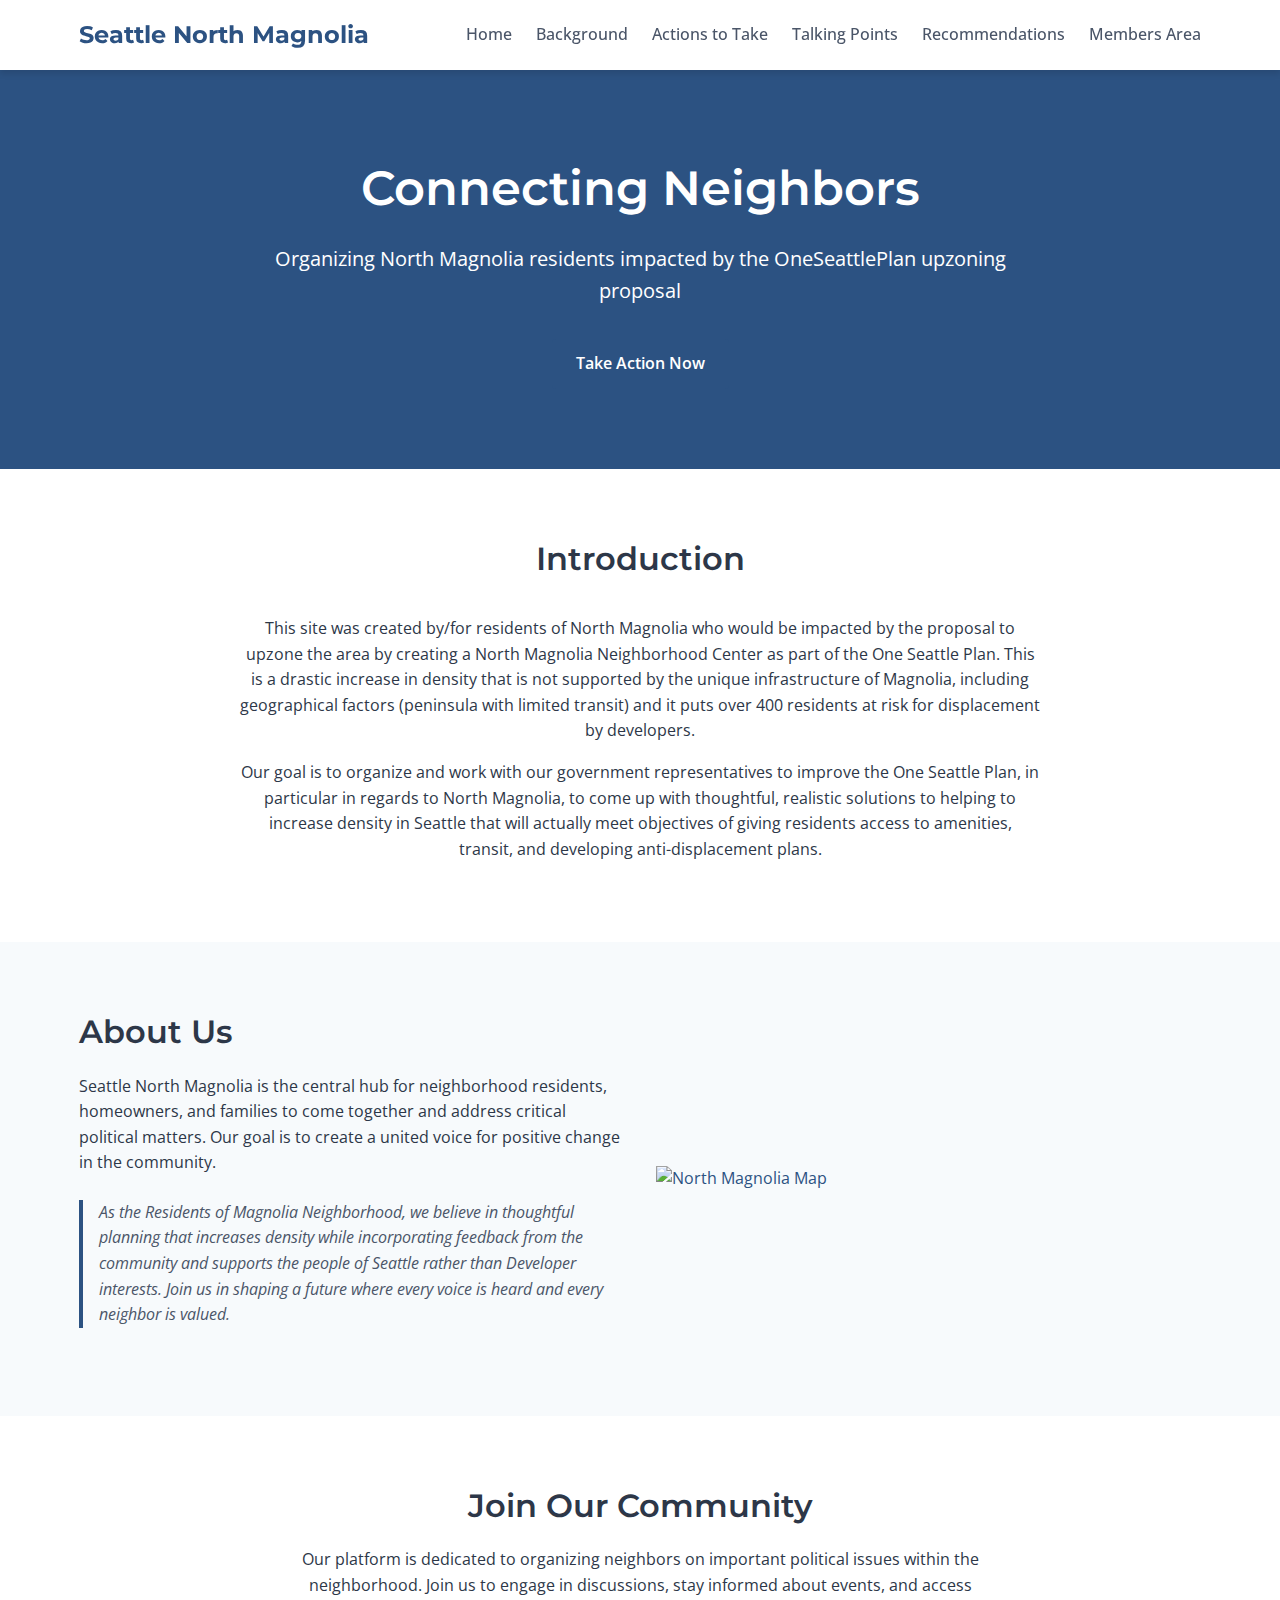
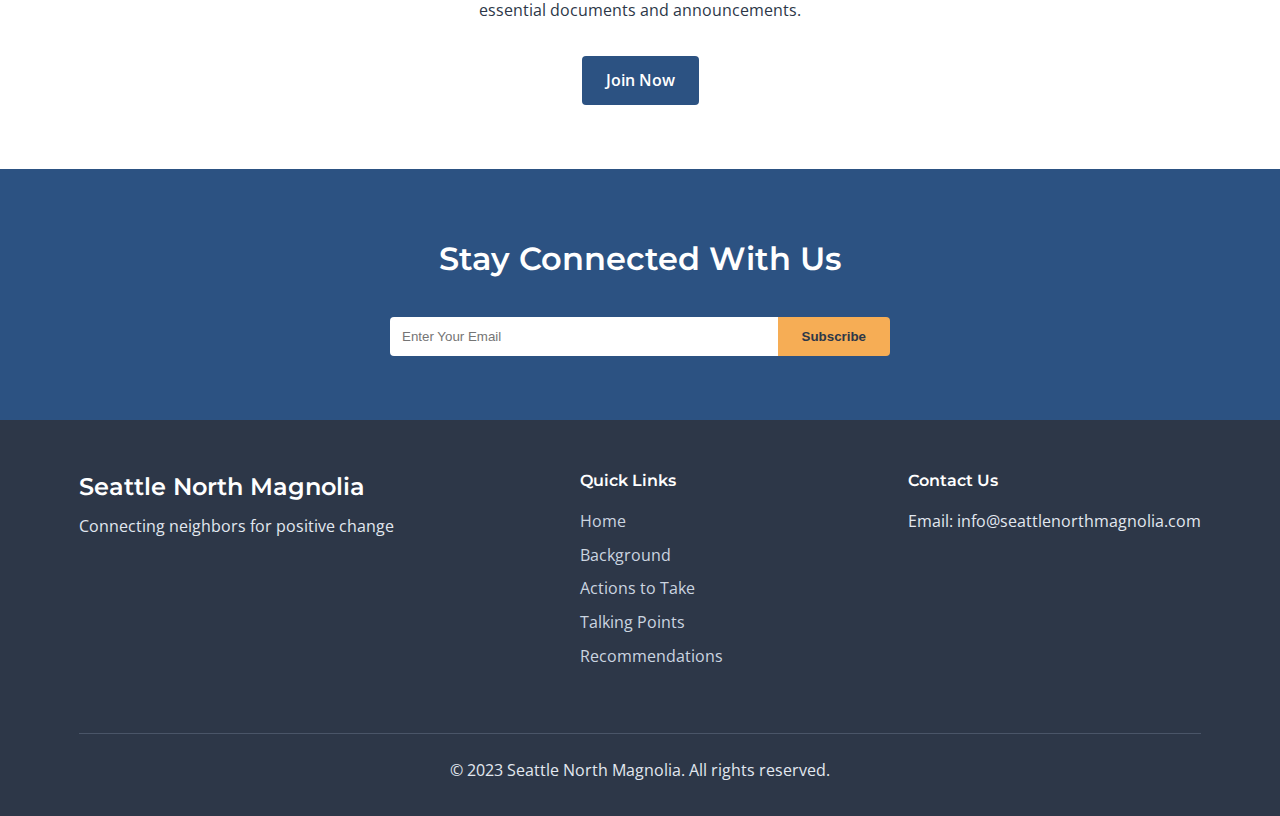
==== index.html @ 5cb019ec "Initial commit" ====
<!DOCTYPE html>
<html lang="en">
<head>
    <meta charset="UTF-8">
    <meta name="viewport" content="width=device-width, initial-scale=1.0">
    <title>Seattle North Magnolia | OneSeattlePlan Neighborhood Initiative</title>
    <link rel="stylesheet" href="css/styles.css">
    <link rel="stylesheet" href="https://cdnjs.cloudflare.com/ajax/libs/font-awesome/6.0.0/css/all.min.css">
    <link href="https://fonts.googleapis.com/css2?family=Montserrat:wght@300;400;500;600;700&family=Open+Sans:wght@300;400;600&display=swap" rel="stylesheet">
</head>
<body>
    <header>
        <div class="container">
            <div class="logo">
                <a href="index.html">Seattle North Magnolia</a>
            </div>
            <nav>
                <ul class="nav-links">
                    <li><a href="index.html">Home</a></li>
                    <li><a href="background.html">Background</a></li>
                    <li><a href="actions.html">Actions to Take</a></li>
                    <li><a href="talking-points.html">Talking Points</a></li>
                    <li><a href="recommendations.html">Recommendations</a></li>
                    <li><a href="members.html">Members Area</a></li>
                </ul>
                <div class="hamburger">
                    <span></span>
                    <span></span>
                    <span></span>
                </div>
            </nav>
        </div>
    </header>

    <main>
        <section class="hero">
            <div class="container">
                <h1>Connecting Neighbors</h1>
                <p>Organizing North Magnolia residents impacted by the OneSeattlePlan upzoning proposal</p>
                <a href="actions.html" class="btn primary-btn">Take Action Now</a>
            </div>
        </section>

        <section class="intro">
            <div class="container">
                <h2>Introduction</h2>
                <p>This site was created by/for residents of North Magnolia who would be impacted by the proposal to upzone the area by creating a North Magnolia Neighborhood Center as part of the One Seattle Plan. This is a drastic increase in density that is not supported by the unique infrastructure of Magnolia, including geographical factors (peninsula with limited transit) and it puts over 400 residents at risk for displacement by developers.</p>
                <p>Our goal is to organize and work with our government representatives to improve the One Seattle Plan, in particular in regards to North Magnolia, to come up with thoughtful, realistic solutions to helping to increase density in Seattle that will actually meet objectives of giving residents access to amenities, transit, and developing anti-displacement plans.</p>
            </div>
        </section>

        <section class="about">
            <div class="container">
                <div class="about-content">
                    <h2>About Us</h2>
                    <p>Seattle North Magnolia is the central hub for neighborhood residents, homeowners, and families to come together and address critical political matters. Our goal is to create a united voice for positive change in the community.</p>
                    <blockquote>
                        As the Residents of Magnolia Neighborhood, we believe in thoughtful planning that increases density while incorporating feedback from the community and supports the people of Seattle rather than Developer interests. Join us in shaping a future where every voice is heard and every neighbor is valued.
                    </blockquote>
                </div>
                <div class="about-image">
                    <a href="images/magnolia-map.png" target="_blank">
                        <img src="images/magnolia-map.png" alt="North Magnolia Map" title="Click to view larger map">
                    </a>
                </div>
            </div>
        </section>

        <section class="cta">
            <div class="container">
                <h2>Join Our Community</h2>
                <p>Our platform is dedicated to organizing neighbors on important political issues within the neighborhood. Join us to engage in discussions, stay informed about events, and access essential documents and announcements.</p>
                <a href="members.html" class="btn primary-btn">Join Now</a>
            </div>
        </section>

        <section class="newsletter">
            <div class="container">
                <h2>Stay Connected With Us</h2>
                <form id="newsletter-form">
                    <input type="email" placeholder="Enter Your Email" required>
                    <button type="submit" class="btn">Subscribe</button>
                </form>
            </div>
        </section>
    </main>

    <footer>
        <div class="container">
            <div class="footer-content">
                <div class="footer-logo">
                    <h3>Seattle North Magnolia</h3>
                    <p>Connecting neighbors for positive change</p>
                </div>
                <div class="footer-links">
                    <h4>Quick Links</h4>
                    <ul>
                        <li><a href="index.html">Home</a></li>
                        <li><a href="background.html">Background</a></li>
                        <li><a href="actions.html">Actions to Take</a></li>
                        <li><a href="talking-points.html">Talking Points</a></li>
                        <li><a href="recommendations.html">Recommendations</a></li>
                    </ul>
                </div>
                <div class="footer-contact">
                    <h4>Contact Us</h4>
                    <p>Email: info@seattlenorthmagnolia.com</p>
                </div>
            </div>
            <div class="footer-bottom">
                <p>&copy; 2023 Seattle North Magnolia. All rights reserved.</p>
            </div>
        </div>
    </footer>

    <script src="js/main.js"></script>
</body>
</html>
---- css/styles.css ----
/* Base Styles */
:root {
    --primary-color: #2c5282;
    --secondary-color: #4299e1;
    --accent-color: #f6ad55;
    --text-color: #2d3748;
    --light-text: #718096;
    --background-color: #f7fafc;
    --white: #ffffff;
    --gray-100: #f7fafc;
    --gray-200: #edf2f7;
    --gray-300: #e2e8f0;
    --gray-400: #cbd5e0;
    --gray-500: #a0aec0;
    --gray-600: #718096;
    --gray-700: #4a5568;
    --gray-800: #2d3748;
    --gray-900: #1a202c;
    --shadow: 0 4px 6px rgba(0, 0, 0, 0.1);
    --transition: all 0.3s ease;
}

* {
    margin: 0;
    padding: 0;
    box-sizing: border-box;
}

body {
    font-family: 'Open Sans', sans-serif;
    color: var(--text-color);
    line-height: 1.6;
    background-color: var(--background-color);
}

h1, h2, h3, h4, h5, h6 {
    font-family: 'Montserrat', sans-serif;
    font-weight: 600;
    margin-bottom: 1rem;
    color: var(--gray-800);
}

h1 {
    font-size: 2.5rem;
}

h2 {
    font-size: 2rem;
}

h3 {
    font-size: 1.5rem;
}

p {
    margin-bottom: 1rem;
}

a {
    color: var(--primary-color);
    text-decoration: none;
    transition: var(--transition);
}

a:hover {
    color: var(--secondary-color);
}

ul {
    list-style: none;
}

img {
    max-width: 100%;
    height: auto;
}

.container {
    width: 90%;
    max-width: 1200px;
    margin: 0 auto;
    padding: 0 15px;
}

.btn {
    display: inline-block;
    padding: 0.75rem 1.5rem;
    border-radius: 4px;
    font-weight: 600;
    text-align: center;
    cursor: pointer;
    transition: var(--transition);
    border: none;
}

.primary-btn {
    background-color: var(--primary-color);
    color: var(--white);
}

.primary-btn:hover {
    background-color: var(--secondary-color);
    color: var(--white);
}

.secondary-btn {
    background-color: var(--white);
    color: var(--primary-color);
    border: 1px solid var(--primary-color);
}

.secondary-btn:hover {
    background-color: var(--gray-100);
}

/* Header Styles */
header {
    background-color: var(--white);
    box-shadow: var(--shadow);
    position: sticky;
    top: 0;
    z-index: 100;
}

header .container {
    display: flex;
    justify-content: space-between;
    align-items: center;
    padding: 1rem 15px;
}

.logo a {
    font-family: 'Montserrat', sans-serif;
    font-size: 1.5rem;
    font-weight: 700;
    color: var(--primary-color);
}

.nav-links {
    display: flex;
}

.nav-links li {
    margin-left: 1.5rem;
}

.nav-links a {
    color: var(--gray-700);
    font-weight: 500;
}

.nav-links a:hover {
    color: var(--primary-color);
}

.hamburger {
    display: none;
    flex-direction: column;
    cursor: pointer;
}

.hamburger span {
    width: 25px;
    height: 3px;
    background-color: var(--gray-700);
    margin: 2px 0;
    transition: var(--transition);
}

/* Hero Section */
.hero {
    background-color: var(--primary-color);
    color: var(--white);
    padding: 5rem 0;
    text-align: center;
    background-image: linear-gradient(rgba(44, 82, 130, 0.9), rgba(44, 82, 130, 0.9)), url('../images/magnolia-hero.jpg');
    background-size: cover;
    background-position: center;
}

.hero h1 {
    font-size: 3rem;
    margin-bottom: 1rem;
    color: var(--white);
}

.hero p {
    font-size: 1.25rem;
    margin-bottom: 2rem;
    max-width: 800px;
    margin-left: auto;
    margin-right: auto;
}

/* Intro Section */
.intro {
    padding: 4rem 0;
    background-color: var(--white);
}

.intro h2 {
    text-align: center;
    margin-bottom: 2rem;
}

.intro p {
    max-width: 800px;
    margin-left: auto;
    margin-right: auto;
    text-align: center;
}

/* About Section */
.about {
    padding: 4rem 0;
    background-color: var(--gray-100);
}

.about .container {
    display: flex;
    align-items: center;
    gap: 2rem;
}

.about-content {
    flex: 1;
}

.about-image {
    flex: 1;
}

.about blockquote {
    border-left: 4px solid var(--primary-color);
    padding-left: 1rem;
    font-style: italic;
    margin: 1.5rem 0;
    color: var(--gray-700);
}

/* CTA Section */
.cta {
    padding: 4rem 0;
    text-align: center;
    background-color: var(--white);
}

.cta h2 {
    margin-bottom: 1rem;
}

.cta p {
    max-width: 700px;
    margin: 0 auto 2rem;
}

/* Newsletter Section */
.newsletter {
    padding: 4rem 0;
    background-color: var(--primary-color);
    color: var(--white);
    text-align: center;
}

.newsletter h2 {
    color: var(--white);
    margin-bottom: 2rem;
}

#newsletter-form {
    display: flex;
    max-width: 500px;
    margin: 0 auto;
}

#newsletter-form input {
    flex: 1;
    padding: 0.75rem;
    border: none;
    border-radius: 4px 0 0 4px;
}

#newsletter-form button {
    border-radius: 0 4px 4px 0;
    background-color: var(--accent-color);
    color: var(--gray-800);
}

#newsletter-form button:hover {
    background-color: #e69b31;
}

/* Footer */
footer {
    background-color: var(--gray-800);
    color: var(--gray-300);
    padding: 3rem 0 1rem;
}

.footer-content {
    display: flex;
    justify-content: space-between;
    flex-wrap: wrap;
    margin-bottom: 2rem;
}

.footer-logo, .footer-links, .footer-contact {
    margin-bottom: 1.5rem;
}

.footer-logo h3 {
    color: var(--white);
    margin-bottom: 0.5rem;
}

.footer-links h4, .footer-contact h4 {
    color: var(--white);
    margin-bottom: 1rem;
}

.footer-links ul li {
    margin-bottom: 0.5rem;
}

.footer-links a {
    color: var(--gray-400);
}

.footer-links a:hover {
    color: var(--white);
}

.footer-bottom {
    text-align: center;
    padding-top: 1.5rem;
    border-top: 1px solid var(--gray-700);
}

/* Responsive Styles */
@media (max-width: 768px) {
    .hamburger {
        display: flex;
    }

    .nav-links {
        position: absolute;
        top: 70px;
        left: 0;
        right: 0;
        background-color: var(--white);
        flex-direction: column;
        align-items: center;
        padding: 1rem 0;
        box-shadow: var(--shadow);
        transform: translateY(-150%);
        transition: var(--transition);
        opacity: 0;
    }

    .nav-links.active {
        transform: translateY(0);
        opacity: 1;
    }

    .nav-links li {
        margin: 0.5rem 0;
    }

    .about .container {
        flex-direction: column;
    }

    #newsletter-form {
        flex-direction: column;
    }

    #newsletter-form input {
        border-radius: 4px;
        margin-bottom: 0.5rem;
    }

    #newsletter-form button {
        border-radius: 4px;
    }

    .footer-content {
        flex-direction: column;
    }
}

/* Page Header */
.page-header {
    background-color: var(--primary-color);
    color: var(--white);
    padding: 3rem 0;
    text-align: center;
}

.page-header h1 {
    color: var(--white);
    margin-bottom: 0.5rem;
}

/* Background Summary */
.background-summary {
    padding: 4rem 0;
    background-color: var(--white);
}

.content-box {
    background-color: var(--gray-100);
    border-radius: 8px;
    padding: 2rem;
    box-shadow: var(--shadow);
}

/* Additional Resources */
.additional-resources {
    padding: 4rem 0;
    background-color: var(--gray-100);
}

.resources-grid {
    display: grid;
    grid-template-columns: repeat(auto-fill, minmax(250px, 1fr));
    gap: 2rem;
    margin-top: 2rem;
}

.resource-card {
    background-color: var(--white);
    border-radius: 8px;
    padding: 1.5rem;
    box-shadow: var(--shadow);
    transition: var(--transition);
}

.resource-card:hover {
    transform: translateY(-5px);
    box-shadow: 0 10px 15px rgba(0, 0, 0, 0.1);
}

.resource-card h3 {
    color: var(--primary-color);
    margin-bottom: 1rem;
}

.resource-card p {
    margin-bottom: 1.5rem;
    color: var(--gray-700);
}

@media (max-width: 768px) {
    .resources-grid {
        grid-template-columns: 1fr;
    }
}

/* Action Items Styles */
.action-items {
    padding: 4rem 0;
    background-color: var(--white);
}

.action-grid {
    display: grid;
    grid-template-columns: repeat(auto-fill, minmax(300px, 1fr));
    gap: 2rem;
    margin-top: 2rem;
}

.action-card {
    background-color: var(--gray-100);
    border-radius: 8px;
    padding: 2rem;
    box-shadow: var(--shadow);
    transition: var(--transition);
}

.action-card:hover {
    transform: translateY(-5px);
    box-shadow: 0 10px 15px rgba(0, 0, 0, 0.1);
}

.action-icon {
    font-size: 2.5rem;
    color: var(--primary-color);
    margin-bottom: 1.5rem;
    text-align: center;
}

.action-card h3 {
    color: var(--primary-color);
    margin-bottom: 1rem;
    text-align: center;
}

.contact-list {
    margin-top: 1.5rem;
}

.contact-list h4 {
    margin-bottom: 1rem;
    color: var(--gray-700);
}

.contact-list ul li {
    margin-bottom: 1.5rem;
    padding-bottom: 1.5rem;
    border-bottom: 1px solid var(--gray-300);
}

.contact-list ul li:last-child {
    border-bottom: none;
    padding-bottom: 0;
}

.contact-list strong {
    display: block;
    margin-bottom: 0.5rem;
    color: var(--gray-800);
}

.social-share {
    display: flex;
    flex-wrap: wrap;
    gap: 0.5rem;
    margin-top: 1.5rem;
}

.social-btn {
    display: inline-flex;
    align-items: center;
    padding: 0.5rem 1rem;
    background-color: var(--gray-200);
    color: var(--gray-700);
    border-radius: 4px;
    font-size: 0.9rem;
}

.social-btn i {
    margin-right: 0.5rem;
}

.social-btn:hover {
    background-color: var(--gray-300);
    color: var(--gray-800);
}

.resource-links {
    margin-top: 1rem;
}

.resource-links li {
    margin-bottom: 0.75rem;
}

.resource-links a {
    display: inline-flex;
    align-items: center;
}

.resource-links i {
    margin-right: 0.5rem;
    font-size: 0.8rem;
}

/* Talking Points Preview */
.talking-points-preview {
    padding: 4rem 0;
    background-color: var(--gray-100);
}

.preview-box {
    background-color: var(--white);
    border-radius: 8px;
    padding: 2rem;
    box-shadow: var(--shadow);
    margin-top: 2rem;
}

.preview-box h3 {
    margin-bottom: 1.5rem;
    color: var(--primary-color);
}

.preview-box ul {
    list-style: disc;
    margin-left: 1.5rem;
    margin-bottom: 1.5rem;
}

.preview-box ul li {
    margin-bottom: 0.75rem;
    color: var(--gray-700);
}

/* Recommendations Preview */
.recommendations-preview {
    padding: 4rem 0;
    text-align: center;
    background-color: var(--white);
}

.recommendations-preview p {
    max-width: 700px;
    margin: 0 auto 2rem;
}

@media (max-width: 768px) {
    .action-grid {
        grid-template-columns: 1fr;
    }
    
    .social-share {
        justify-content: center;
    }
}

/* Talking Points Page Styles */
.talking-points {
    padding: 4rem 0;
    background-color: var(--white);
}

.intro-text {
    max-width: 800px;
    margin: 0 auto 3rem;
    text-align: center;
}

.download-box {
    display: flex;
    align-items: center;
    background-color: var(--gray-100);
    padding: 1.5rem;
    border-radius: 8px;
    margin-top: 2rem;
    text-align: left;
}

.download-box i {
    font-size: 3rem;
    color: var(--primary-color);
    margin-right: 1.5rem;
}

.download-box h3 {
    margin-bottom: 0.5rem;
}

.points-container {
    display: grid;
    grid-template-columns: 1fr;
    gap: 2rem;
    margin-bottom: 3rem;
}

.point-card {
    background-color: var(--gray-100);
    border-radius: 8px;
    padding: 2rem;
    box-shadow: var(--shadow);
}

.point-card h2 {
    color: var(--primary-color);
    margin-bottom: 1.5rem;
    padding-bottom: 0.5rem;
    border-bottom: 2px solid var(--gray-300);
}

.point-card ul {
    list-style: none;
}

.point-card ul li {
    margin-bottom: 1.5rem;
    padding-left: 1.5rem;
    position: relative;
}

.point-card ul li:before {
    content: "•";
    color: var(--primary-color);
    font-size: 1.5rem;
    position: absolute;
    left: 0;
    top: -0.25rem;
}

.point-card ul li strong {
    display: block;
    margin-bottom: 0.5rem;
    color: var(--gray-800);
}

.cta-box {
    background-color: var(--primary-color);
    color: var(--white);
    padding: 3rem;
    border-radius: 8px;
    text-align: center;
    margin-top: 3rem;
}

.cta-box h2 {
    color: var(--white);
    margin-bottom: 1rem;
}

.cta-box p {
    margin-bottom: 2rem;
    max-width: 700px;
    margin-left: auto;
    margin-right: auto;
}

.cta-buttons {
    display: flex;
    justify-content: center;
    gap: 1rem;
    flex-wrap: wrap;
}

.cta-buttons .secondary-btn {
    background-color: transparent;
    color: var(--white);
    border: 1px solid var(--white);
}

.cta-buttons .secondary-btn:hover {
    background-color: rgba(255, 255, 255, 0.1);
}

/* Recommendations Page Styles */
.recommendations {
    padding: 4rem 0;
    background-color: var(--white);
}

.recommendations-container {
    display: grid;
    grid-template-columns: 1fr;
    gap: 3rem;
    margin: 3rem 0;
}

.recommendation-card {
    background-color: var(--gray-100);
    border-radius: 8px;
    padding: 2rem;
    box-shadow: var(--shadow);
}

.recommendation-card h2 {
    color: var(--primary-color);
    margin-bottom: 1.5rem;
    padding-bottom: 0.5rem;
    border-bottom: 2px solid var(--gray-300);
}

.recommendation-content {
    display: flex;
    flex-direction: column;
    gap: 2rem;
}

.recommendation-text {
    flex: 1;
}

.recommendation-text p {
    margin-bottom: 1.5rem;
}

.recommendation-text h3 {
    margin-bottom: 1rem;
    color: var(--gray-800);
}

.recommendation-text ul {
    list-style: disc;
    margin-left: 1.5rem;
}

.recommendation-text ul li {
    margin-bottom: 0.75rem;
}

.recommendation-image {
    flex: 1;
    display: flex;
    justify-content: center;
    align-items: center;
}

.recommendation-image img {
    max-width: 100%;
    border-radius: 8px;
    box-shadow: var(--shadow);
}

/* Members Area Styles */
.members-login {
    padding: 4rem 0;
    background-color: var(--white);
}

.login-container {
    max-width: 500px;
    margin: 0 auto 4rem;
}

.login-box {
    background-color: var(--gray-100);
    border-radius: 8px;
    padding: 2rem;
    box-shadow: var(--shadow);
}

.login-box h2 {
    margin-bottom: 1rem;
    color: var(--primary-color);
}

.login-box p {
    margin-bottom: 2rem;
    color: var(--gray-700);
}

.form-group {
    margin-bottom: 1.5rem;
}

.form-group label {
    display: block;
    margin-bottom: 0.5rem;
    color: var(--gray-800);
}

.form-group input {
    width: 100%;
    padding: 0.75rem;
    border: 1px solid var(--gray-300);
    border-radius: 4px;
    font-size: 1rem;
}

.form-group.checkbox {
    display: flex;
    align-items: center;
}

.form-group.checkbox input {
    width: auto;
    margin-right: 0.5rem;
}

.form-group.checkbox label {
    margin-bottom: 0;
}

.form-footer {
    display: flex;
    justify-content: space-between;
    margin-top: 1.5rem;
    font-size: 0.9rem;
}

.forgot-password, .toggle-form {
    color: var(--primary-color);
}

.hidden {
    display: none;
}

.member-benefits {
    margin-top: 4rem;
}

.member-benefits h2 {
    text-align: center;
    margin-bottom: 2rem;
}

.benefits-grid {
    display: grid;
    grid-template-columns: repeat(auto-fill, minmax(250px, 1fr));
    gap: 2rem;
}

.benefit-card {
    background-color: var(--gray-100);
    border-radius: 8px;
    padding: 2rem;
    box-shadow: var(--shadow);
    text-align: center;
    transition: var(--transition);
}

.benefit-card:hover {
    transform: translateY(-5px);
    box-shadow: 0 10px 15px rgba(0, 0, 0, 0.1);
}

.benefit-icon {
    font-size: 2.5rem;
    color: var(--primary-color);
    margin-bottom: 1.5rem;
}

.benefit-card h3 {
    color: var(--gray-800);
    margin-bottom: 1rem;
}

.member-preview {
    padding: 4rem 0;
    background-color: var(--gray-100);
}

.activity-preview {
    margin: 2rem 0;
}

.activity-card {
    background-color: var(--white);
    border-radius: 8px;
    padding: 1.5rem;
    box-shadow: var(--shadow);
    margin-bottom: 1.5rem;
}

.activity-header {
    display: flex;
    align-items: center;
    margin-bottom: 1rem;
}

.avatar {
    width: 50px;
    height: 50px;
    border-radius: 50%;
    object-fit: cover;
    margin-right: 1rem;
}

.activity-header h3 {
    margin-bottom: 0.25rem;
}

.activity-meta {
    font-size: 0.9rem;
    color: var(--gray-600);
}

.activity-meta span {
    font-weight: 600;
    color: var(--gray-700);
}

.activity-excerpt {
    margin-bottom: 1.5rem;
    color: var(--gray-700);
}

.activity-footer {
    display: flex;
    justify-content: space-between;
    align-items: center;
    padding-top: 1rem;
    border-top: 1px solid var(--gray-200);
    font-size: 0.9rem;
}

.activity-footer span {
    color: var(--gray-600);
}

.activity-footer i {
    margin-right: 0.25rem;
}

.join-discussion {
    color: var(--primary-color);
    font-weight: 600;
}

.scroll-to {
    scroll-behavior: smooth;
}

@media (min-width: 768px) {
    .recommendation-content {
        flex-direction: row;
    }
    
    .recommendation-text {
        flex: 3;
    }
    
    .recommendation-image {
        flex: 2;
    }
}

@media (max-width: 768px) {
    .form-footer {
        flex-direction: column;
        gap: 1rem;
    }
    
    .benefits-grid {
        grid-template-columns: 1fr;
    }
}
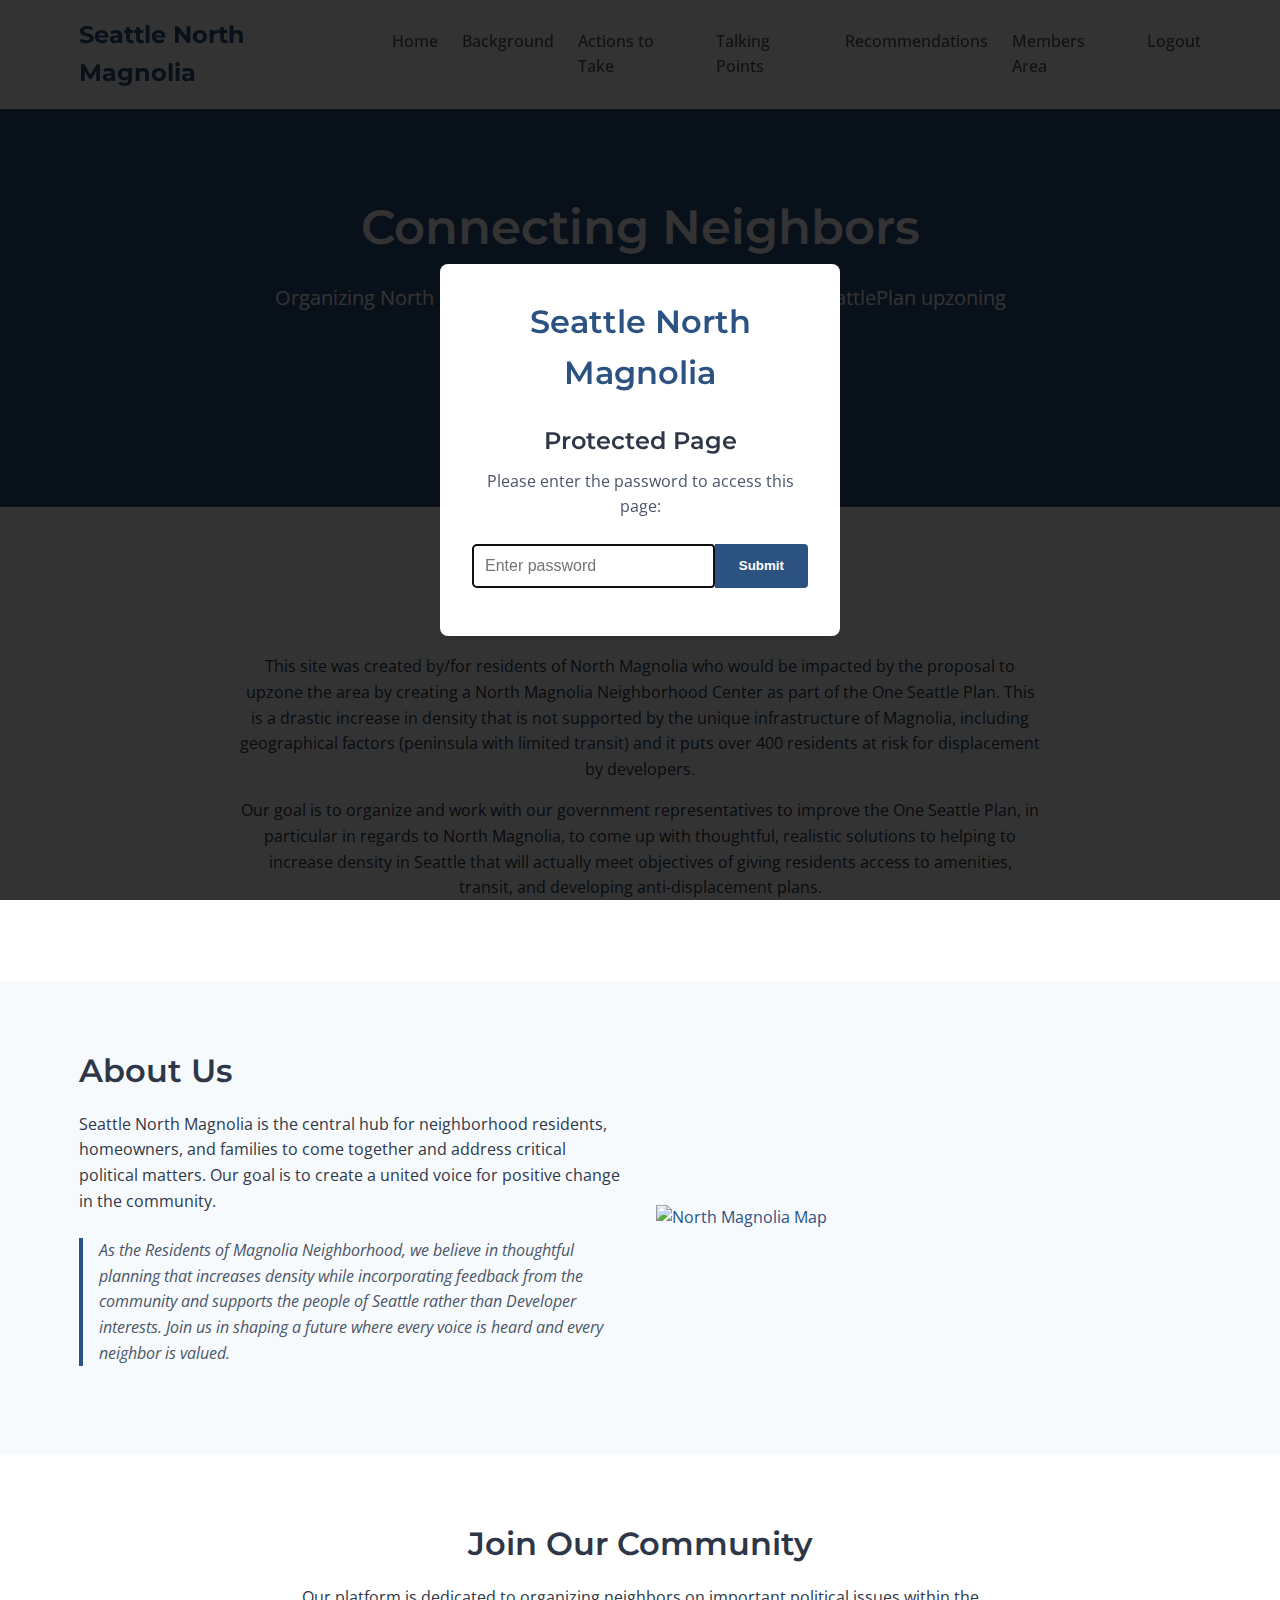
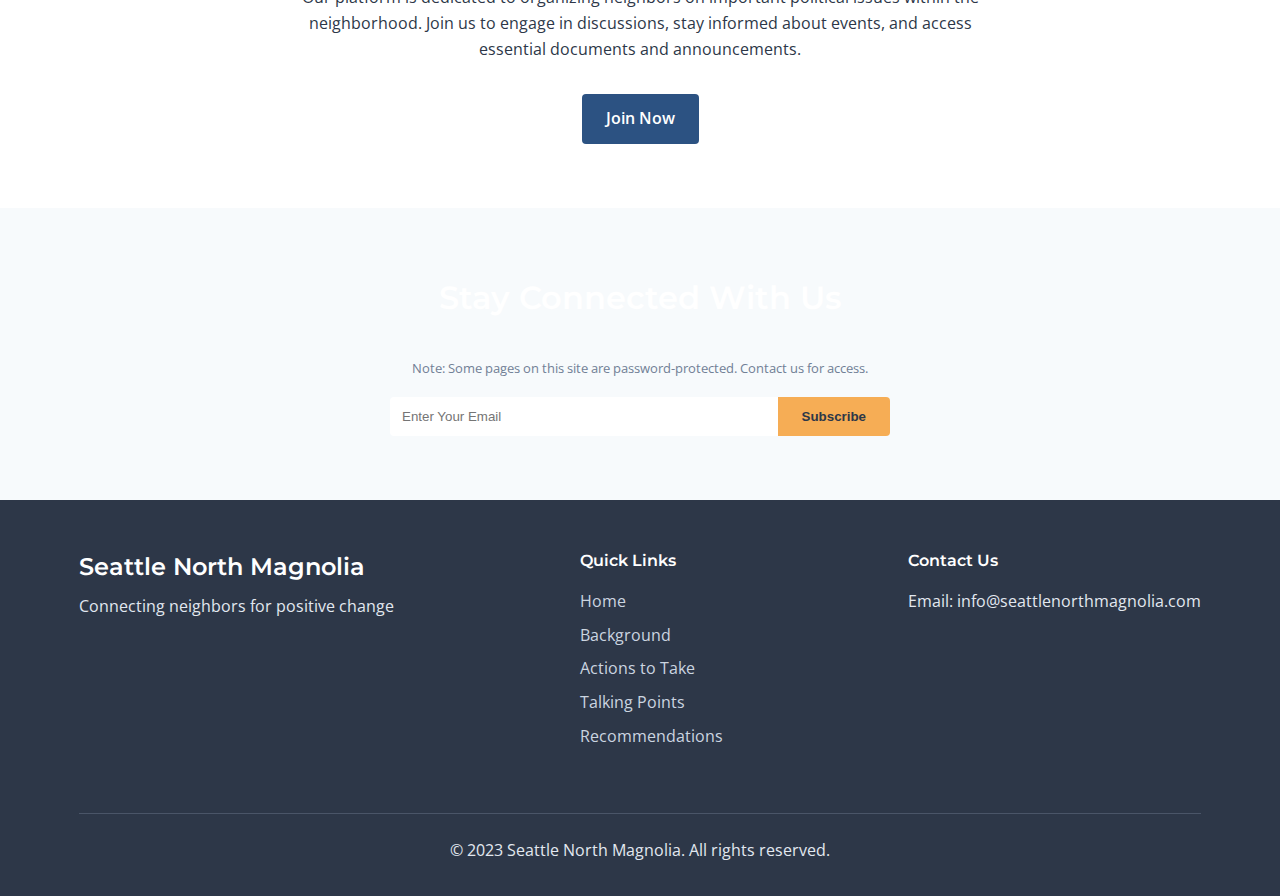
==== commit 693d4b8b: "Add password protection to all pages and create public landing page" ====
--- a/index.html
+++ b/index.html
@@ -22,6 +22,7 @@
                     <li><a href="talking-points.html">Talking Points</a></li>
                     <li><a href="recommendations.html">Recommendations</a></li>
                     <li><a href="members.html">Members Area</a></li>
+                    <li><a href="#" class="logout-link">Logout</a></li>
                 </ul>
                 <div class="hamburger">
                     <span></span>
@@ -77,6 +78,7 @@
         <section class="newsletter">
             <div class="container">
                 <h2>Stay Connected With Us</h2>
+                <p class="password-note"><small>Note: Some pages on this site are password-protected. Contact us for access.</small></p>
                 <form id="newsletter-form">
                     <input type="email" placeholder="Enter Your Email" required>
                     <button type="submit" class="btn">Subscribe</button>
@@ -114,5 +116,6 @@
     </footer>
 
     <script src="js/main.js"></script>
+    <script src="js/password-protection.js"></script>
 </body>
 </html> --- a/css/styles.css
+++ b/css/styles.css
@@ -257,8 +257,7 @@
 /* Newsletter Section */
 .newsletter {
     padding: 4rem 0;
-    background-color: var(--primary-color);
-    color: var(--white);
+    background-color: var(--gray-100);
     text-align: center;
 }
 
@@ -288,6 +287,11 @@
 
 #newsletter-form button:hover {
     background-color: #e69b31;
+}
+
+.password-note {
+    margin-bottom: 1rem;
+    color: var(--gray-600);
 }
 
 /* Footer */
@@ -1015,4 +1019,81 @@
     .benefits-grid {
         grid-template-columns: 1fr;
     }
+}
+
+/* Password Protection Styles */
+.password-overlay {
+    position: fixed;
+    top: 0;
+    left: 0;
+    width: 100%;
+    height: 100%;
+    background-color: rgba(0, 0, 0, 0.8);
+    display: flex;
+    justify-content: center;
+    align-items: center;
+    z-index: 9999;
+}
+
+.password-container {
+    background-color: var(--white);
+    border-radius: 8px;
+    padding: 2rem;
+    width: 90%;
+    max-width: 400px;
+    box-shadow: var(--shadow);
+    text-align: center;
+}
+
+.password-container h2 {
+    color: var(--primary-color);
+    margin-bottom: 1.5rem;
+}
+
+.password-form h3 {
+    margin-bottom: 0.5rem;
+}
+
+.password-form p {
+    margin-bottom: 1.5rem;
+    color: var(--gray-700);
+}
+
+.password-input-group {
+    display: flex;
+    margin-bottom: 1rem;
+}
+
+.password-input-group input {
+    flex: 1;
+    padding: 0.75rem;
+    border: 1px solid var(--gray-300);
+    border-radius: 4px 0 0 4px;
+    font-size: 1rem;
+}
+
+.password-input-group button {
+    border-radius: 0 4px 4px 0;
+    padding: 0.75rem 1.5rem;
+}
+
+.password-error {
+    color: #e53e3e;
+    font-size: 0.9rem;
+    margin-top: 0.5rem;
+}
+
+@media (max-width: 480px) {
+    .password-input-group {
+        flex-direction: column;
+    }
+    
+    .password-input-group input {
+        border-radius: 4px;
+        margin-bottom: 0.5rem;
+    }
+    
+    .password-input-group button {
+        border-radius: 4px;
+    }
 } 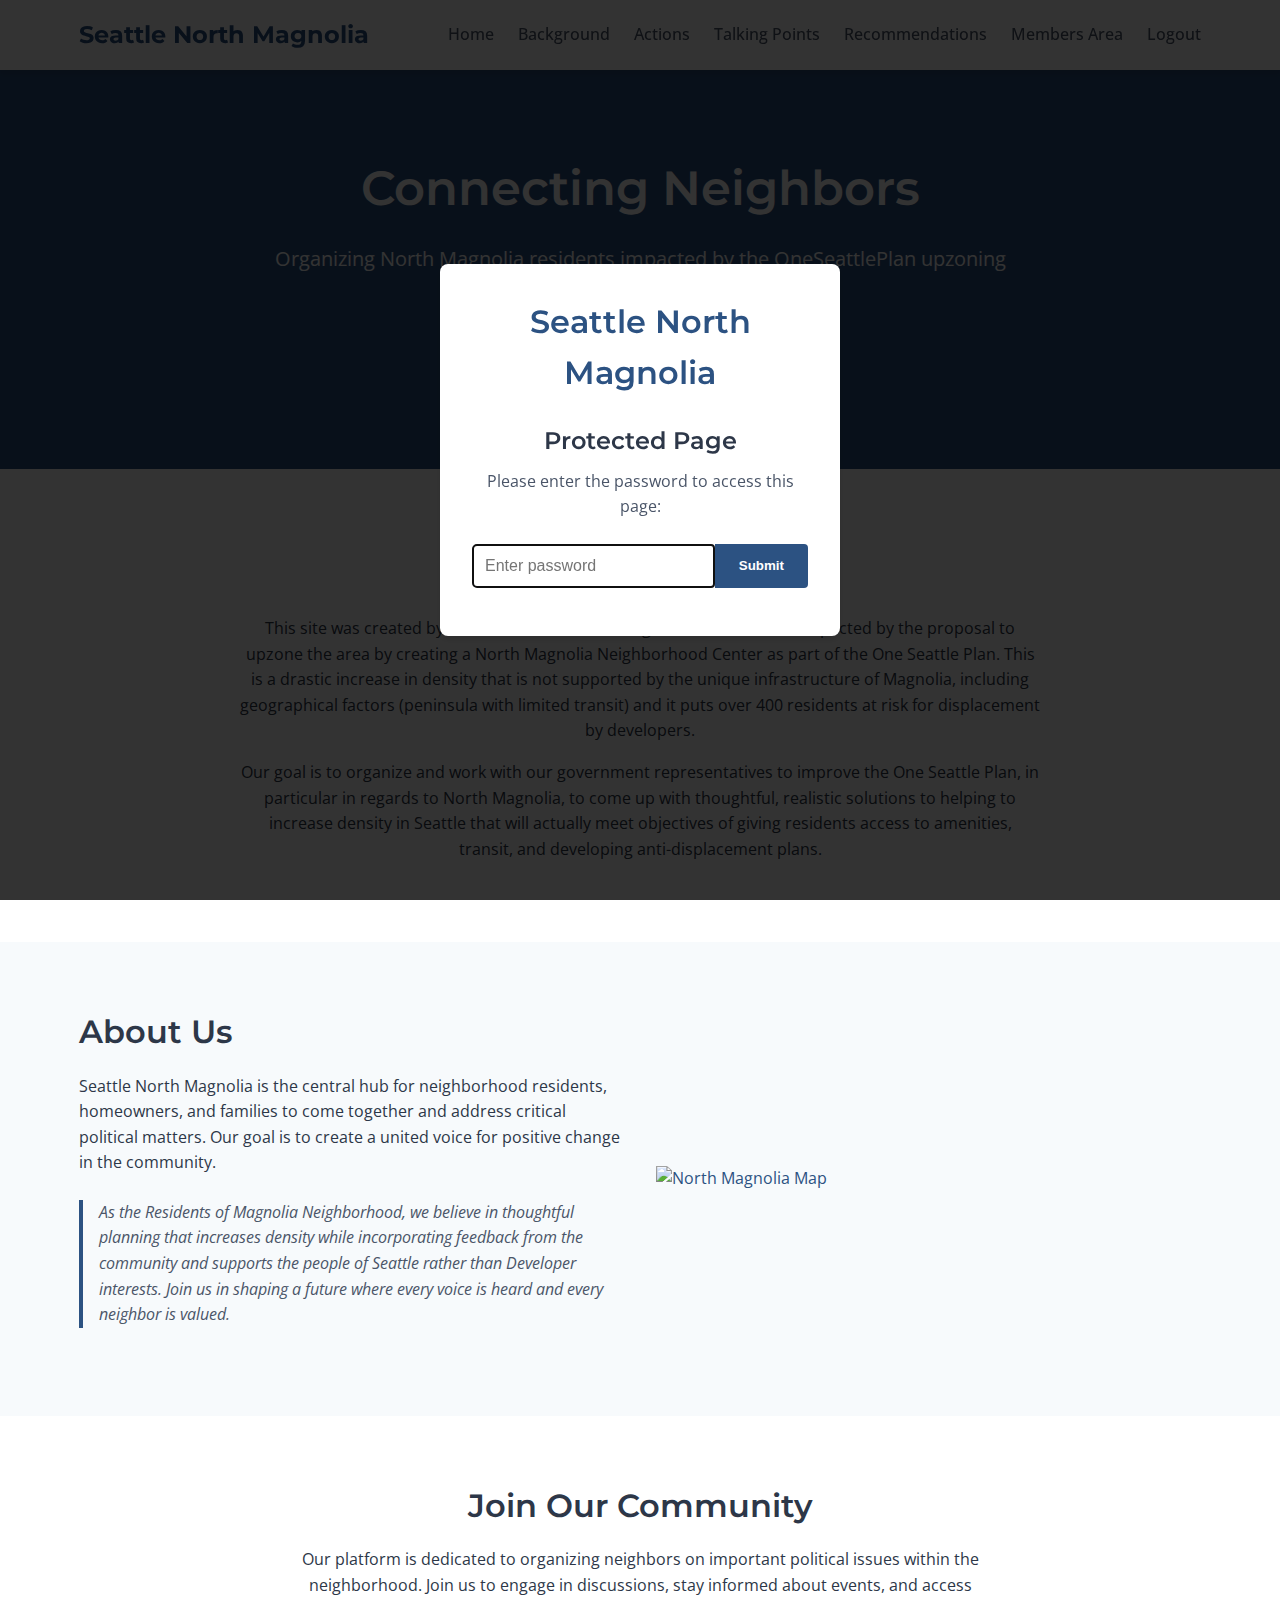
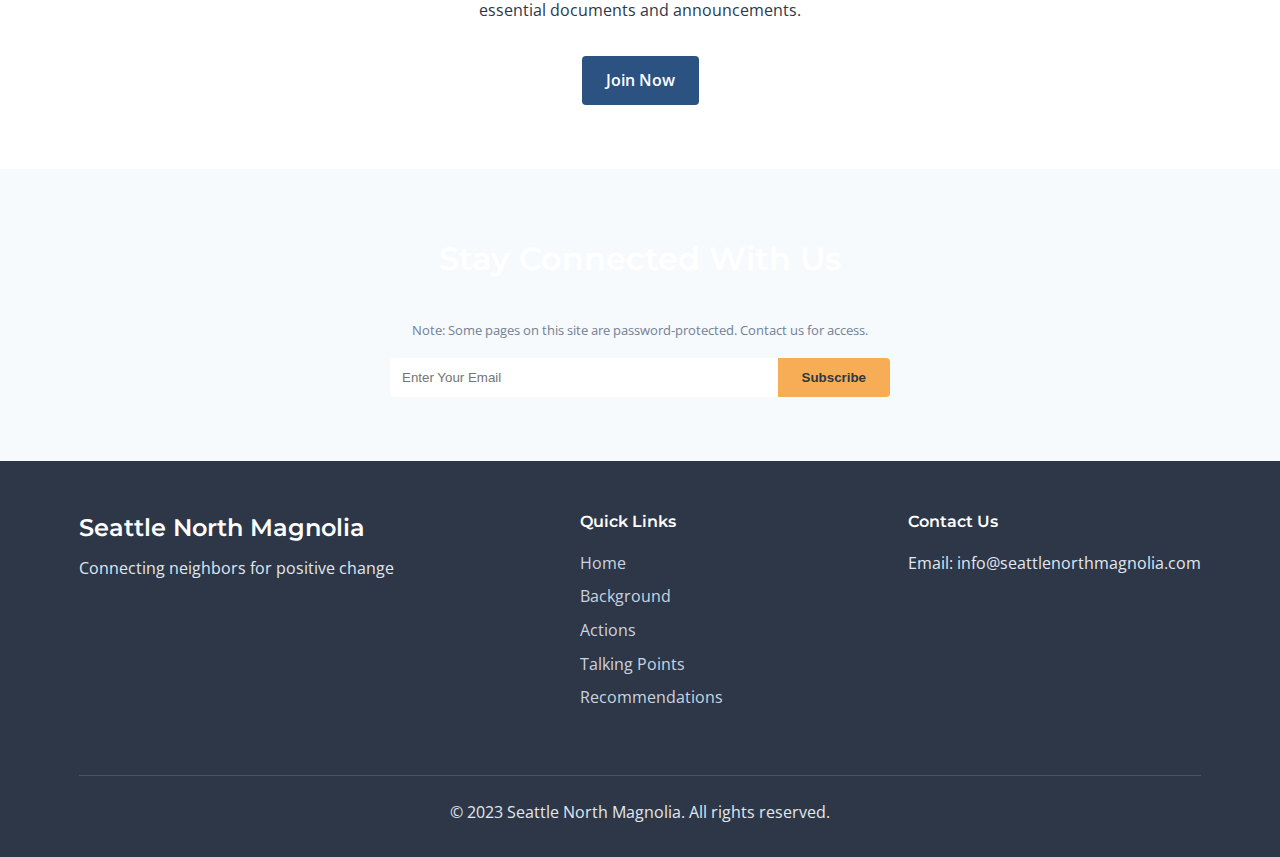
==== commit a6e5c34a: "Update Password" ====
--- a/index.html
+++ b/index.html
@@ -18,7 +18,7 @@
                 <ul class="nav-links">
                     <li><a href="index.html">Home</a></li>
                     <li><a href="background.html">Background</a></li>
-                    <li><a href="actions.html">Actions to Take</a></li>
+                    <li><a href="actions.html">Actions</a></li>
                     <li><a href="talking-points.html">Talking Points</a></li>
                     <li><a href="recommendations.html">Recommendations</a></li>
                     <li><a href="members.html">Members Area</a></li>
@@ -99,7 +99,7 @@
                     <ul>
                         <li><a href="index.html">Home</a></li>
                         <li><a href="background.html">Background</a></li>
-                        <li><a href="actions.html">Actions to Take</a></li>
+                        <li><a href="actions.html">Actions</a></li>
                         <li><a href="talking-points.html">Talking Points</a></li>
                         <li><a href="recommendations.html">Recommendations</a></li>
                     </ul>
--- a/css/styles.css
+++ b/css/styles.css
@@ -1033,6 +1033,8 @@
     justify-content: center;
     align-items: center;
     z-index: 9999;
+    margin: 0;
+    padding: 0;
 }
 
 .password-container {
@@ -1043,6 +1045,10 @@
     max-width: 400px;
     box-shadow: var(--shadow);
     text-align: center;
+    position: relative;
+    left: auto;
+    top: auto;
+    transform: none;
 }
 
 .password-container h2 {
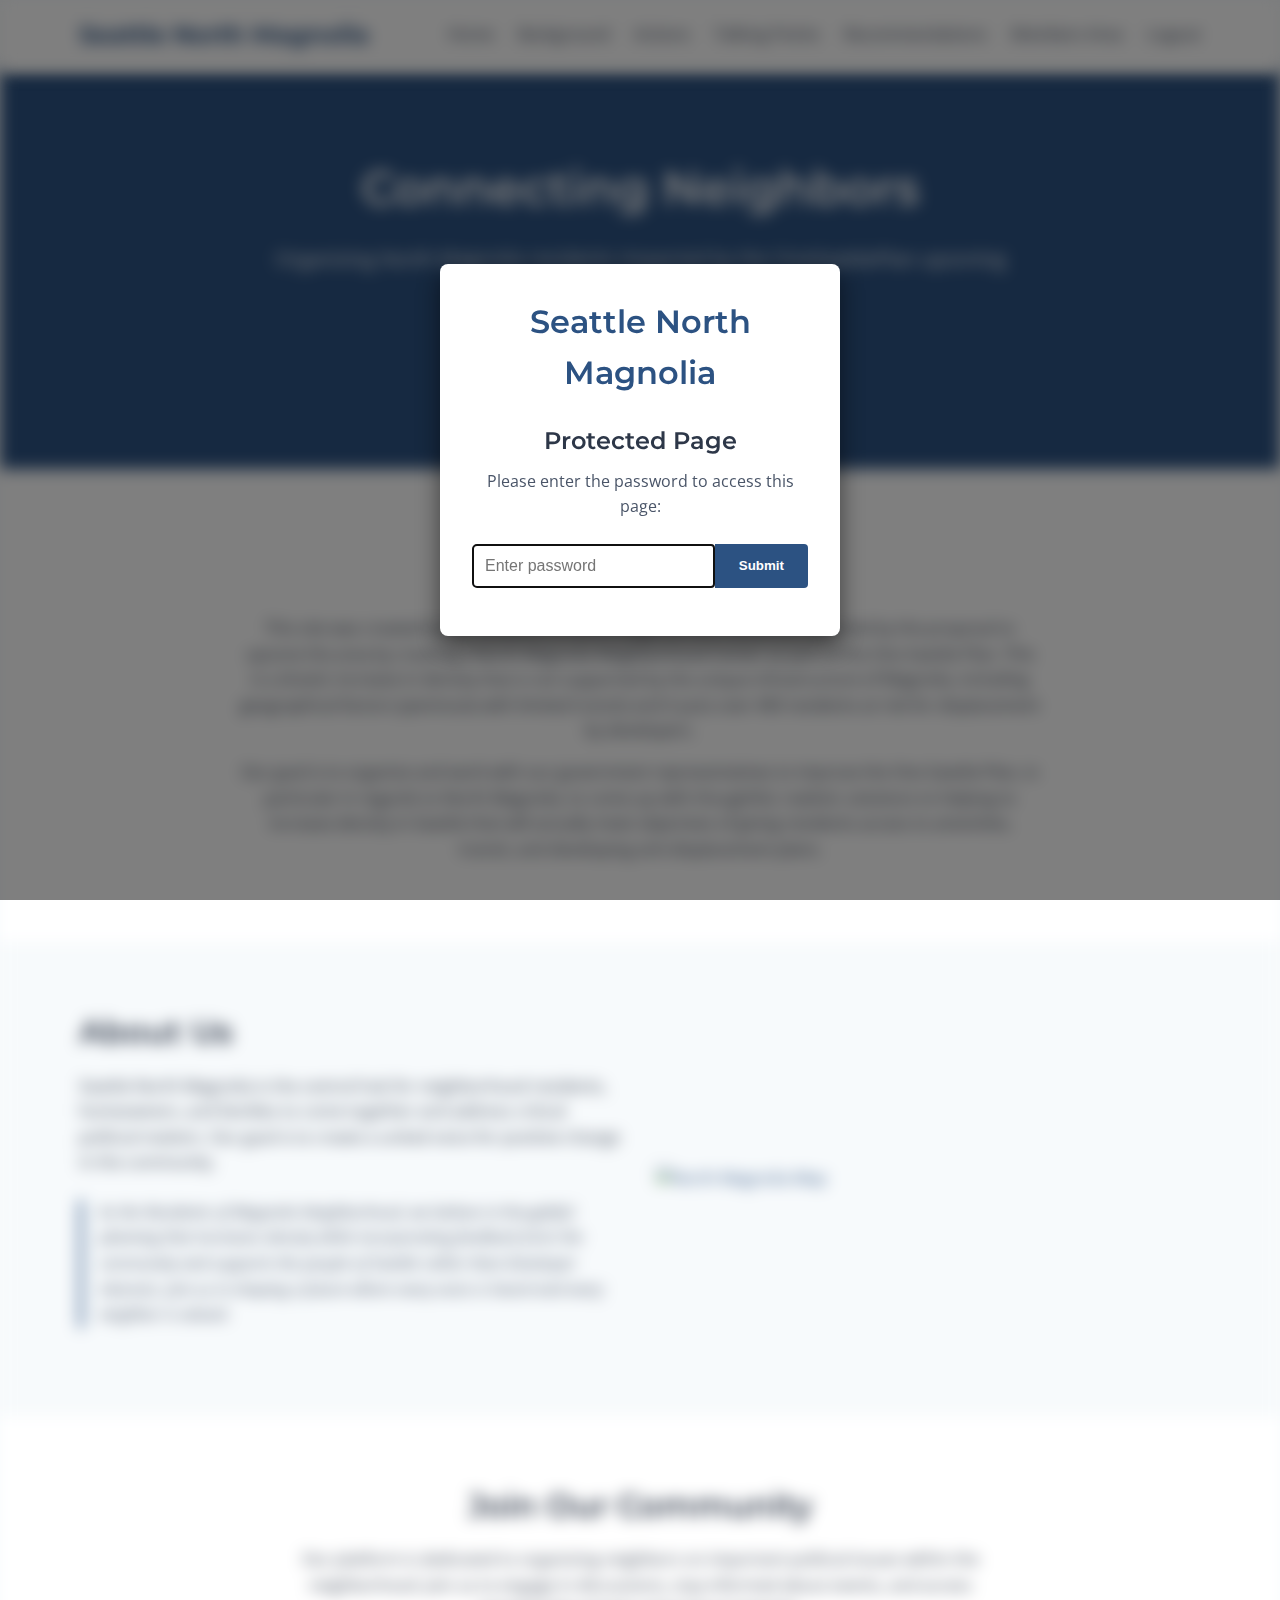
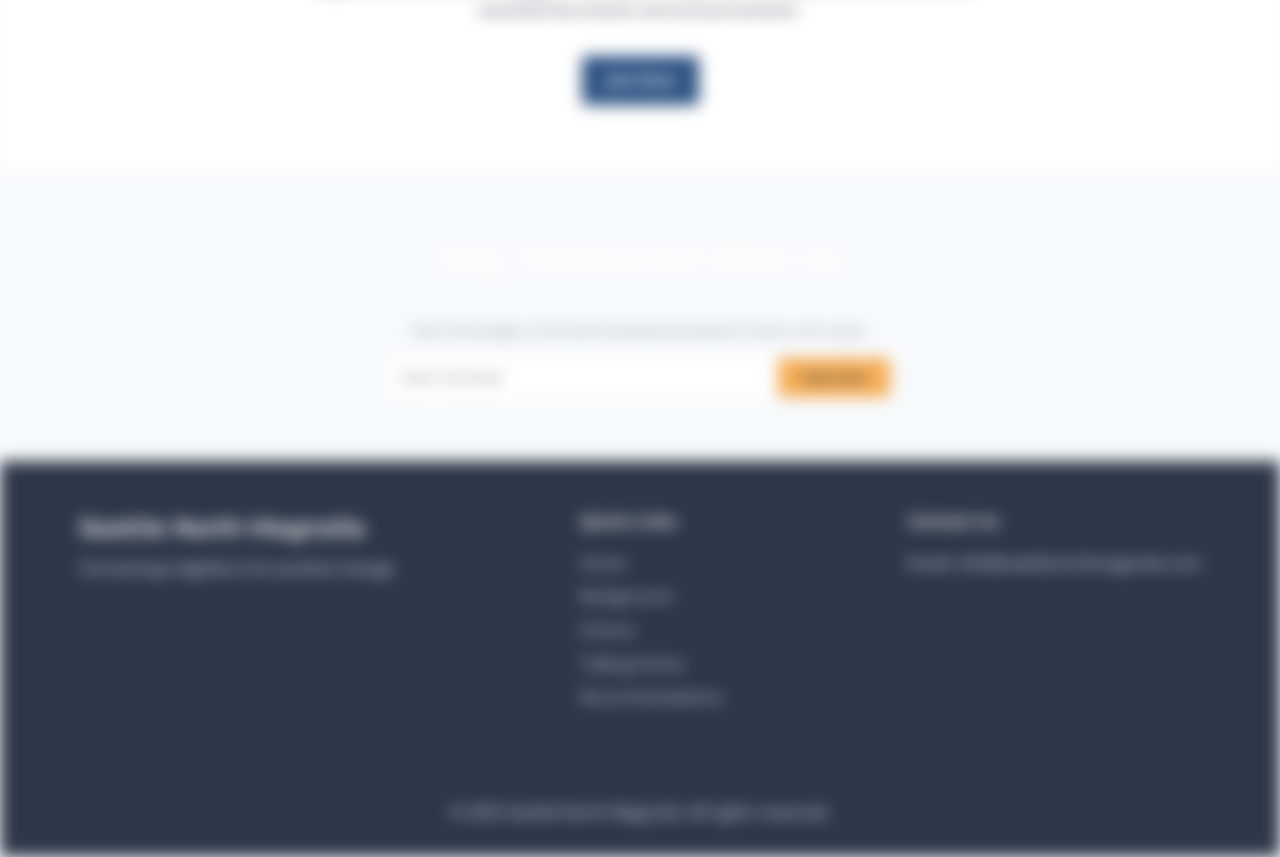
==== commit cd6505dd: "copywrite date change" ====
--- a/index.html
+++ b/index.html
@@ -110,7 +110,7 @@
                 </div>
             </div>
             <div class="footer-bottom">
-                <p>&copy; 2023 Seattle North Magnolia. All rights reserved.</p>
+                <p>&copy; 2025 Seattle North Magnolia. All rights reserved.</p>
             </div>
         </div>
     </footer>
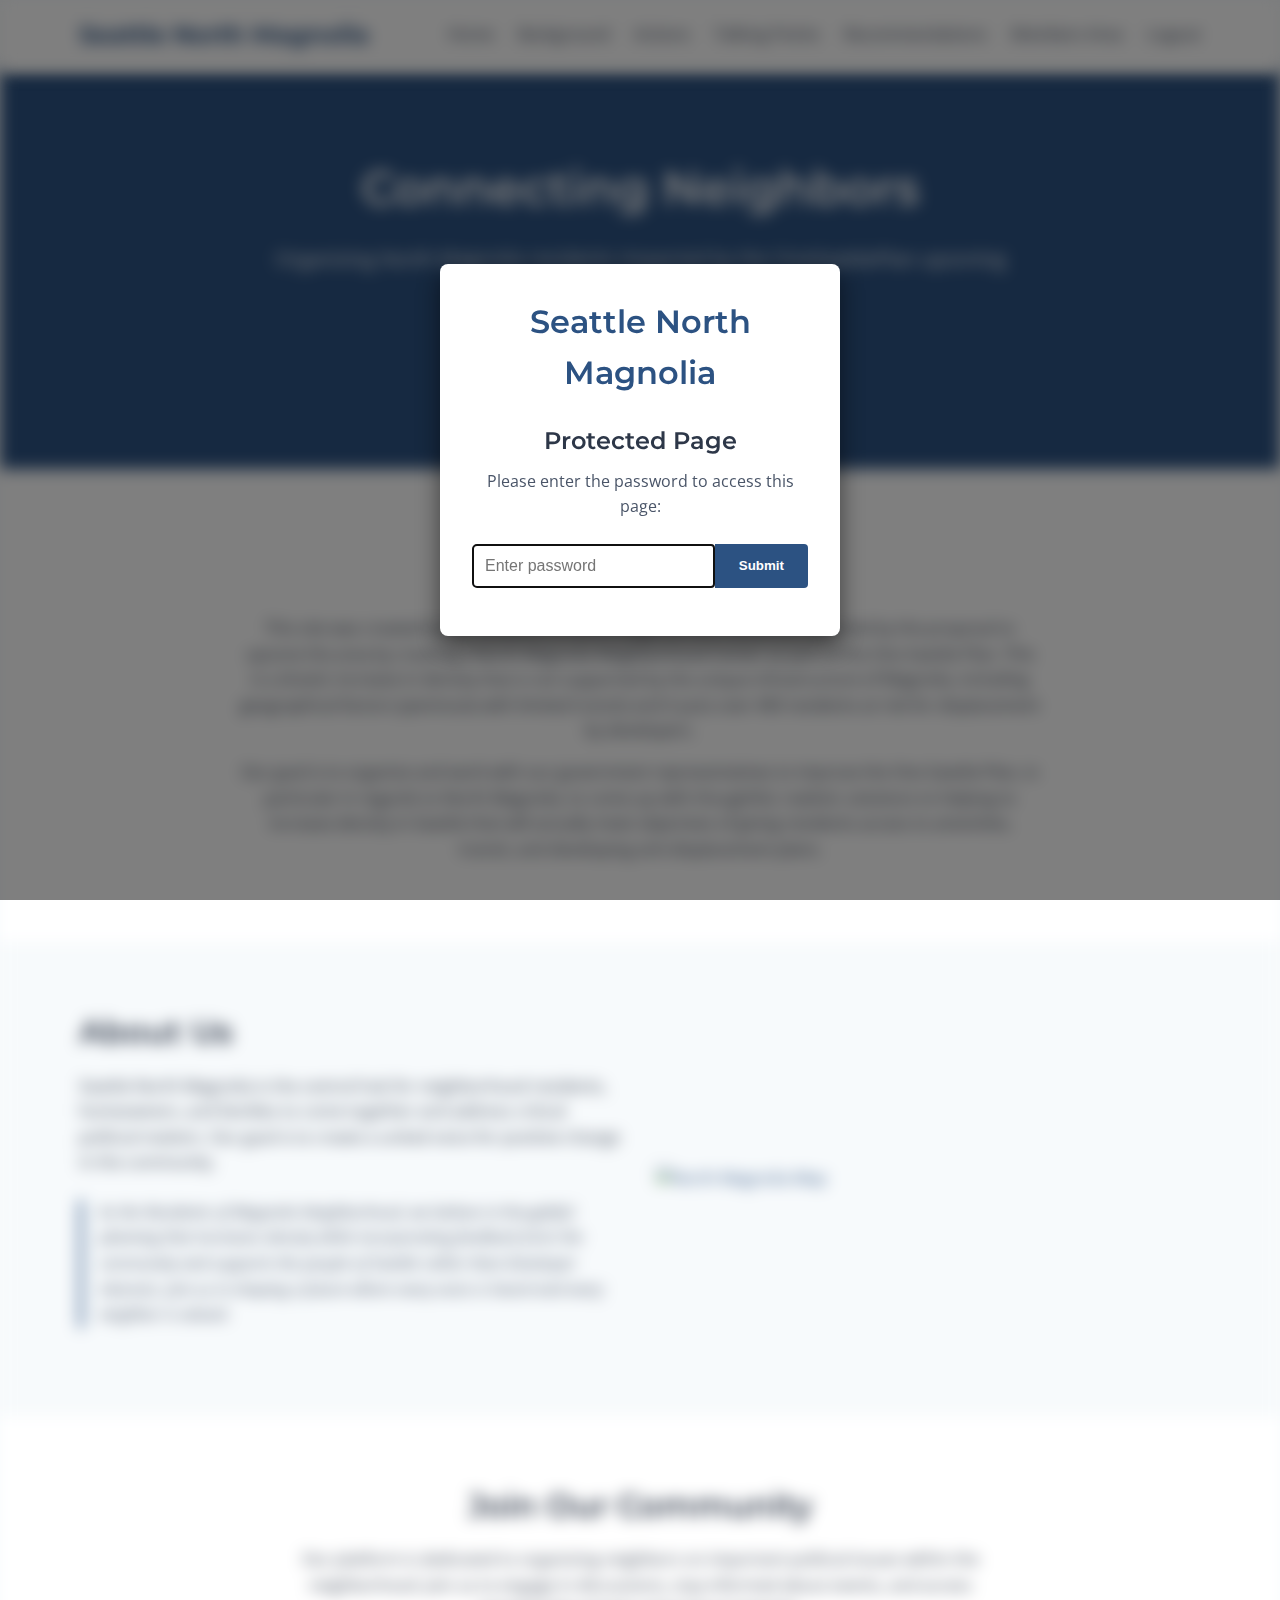
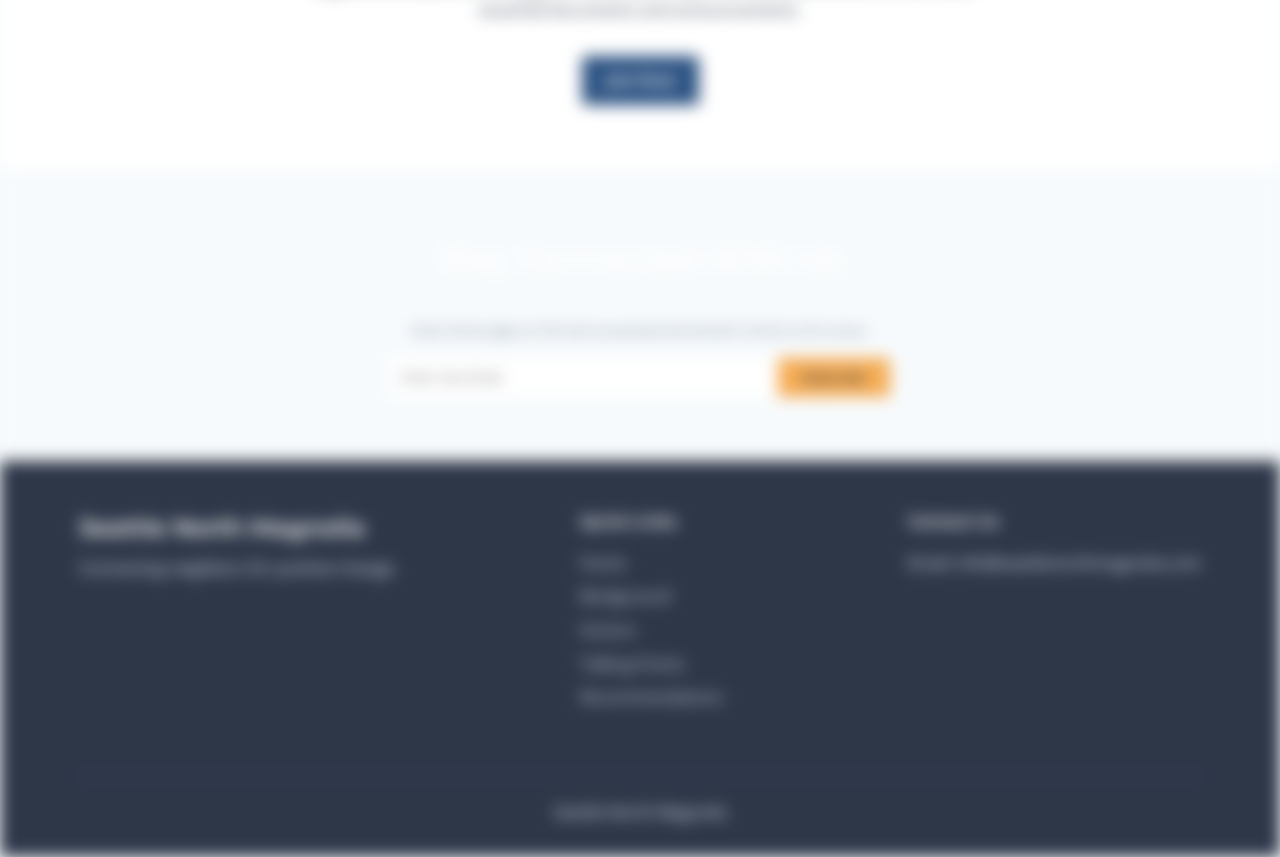
==== commit 073c9fdc: "copywrite date change" ====
--- a/index.html
+++ b/index.html
@@ -110,7 +110,7 @@
                 </div>
             </div>
             <div class="footer-bottom">
-                <p>&copy; 2025 Seattle North Magnolia. All rights reserved.</p>
+                <p>Seattle North Magnolia</p>
             </div>
         </div>
     </footer>
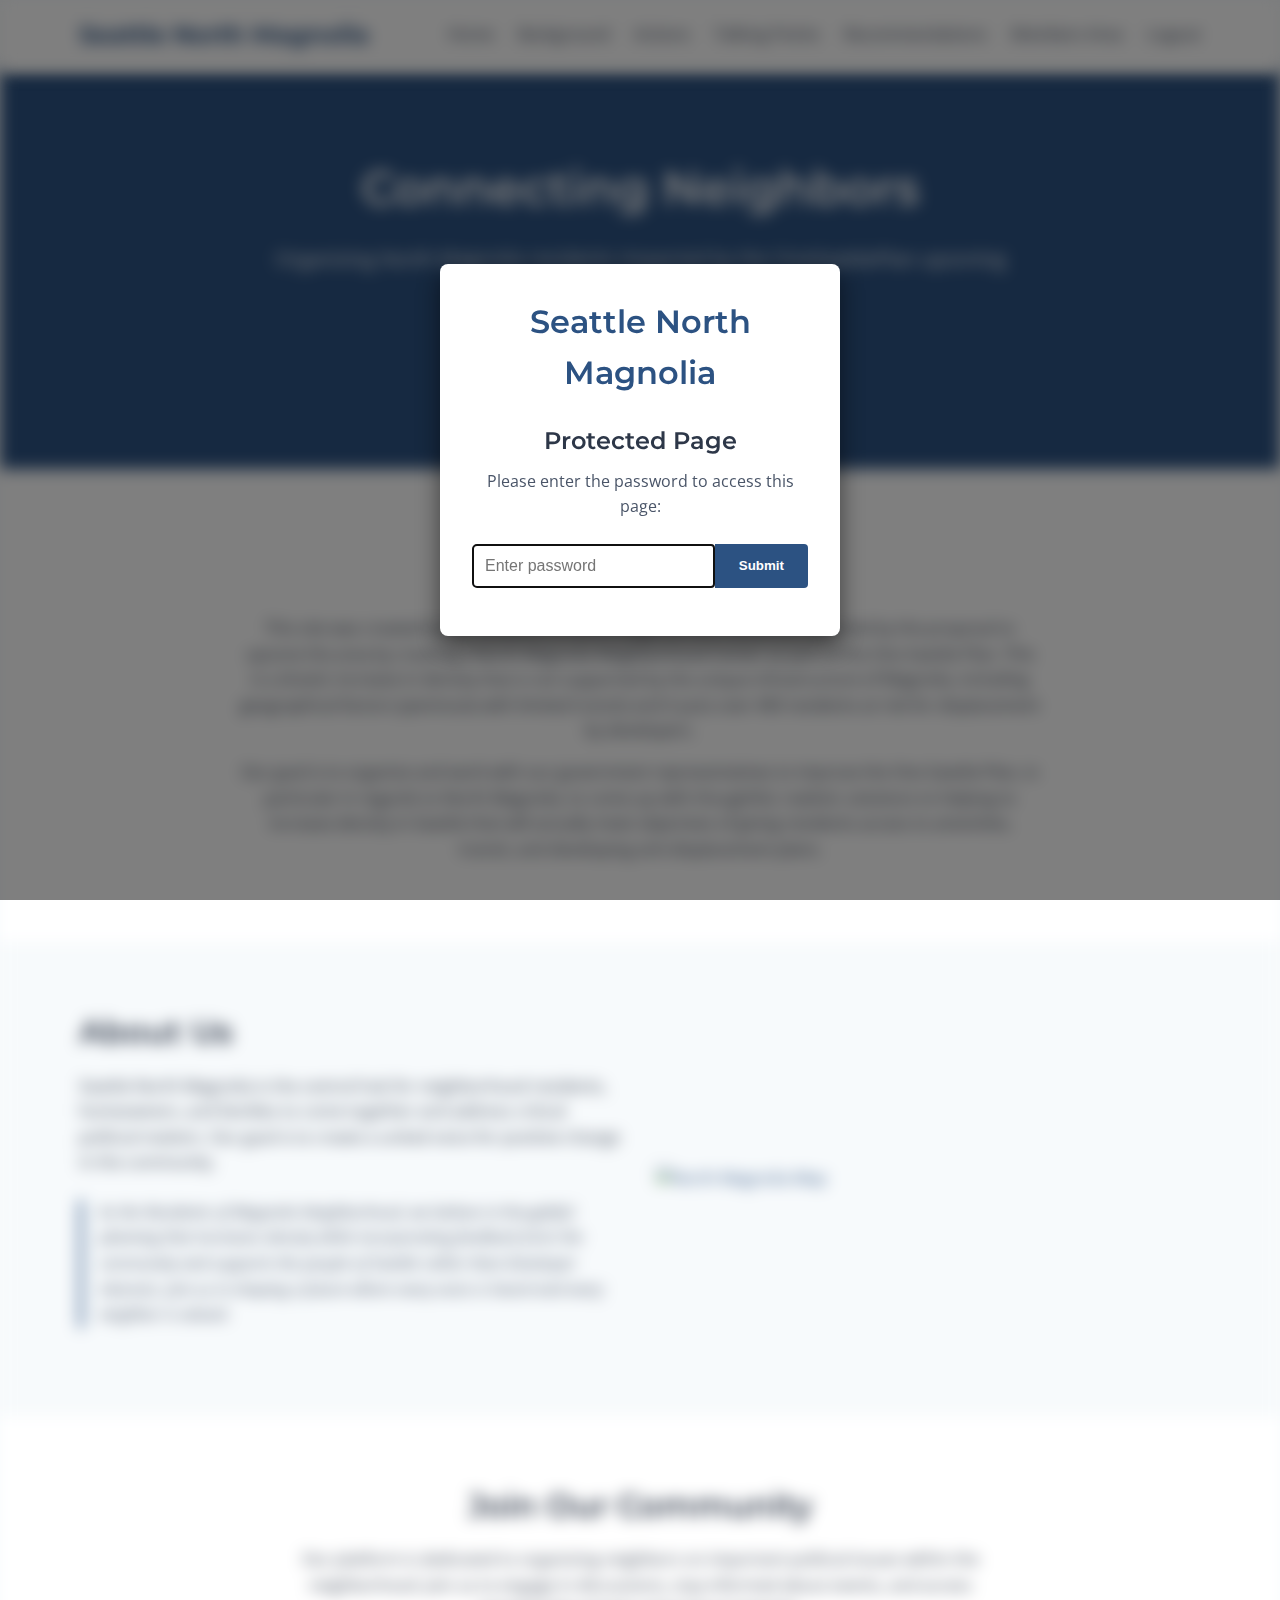
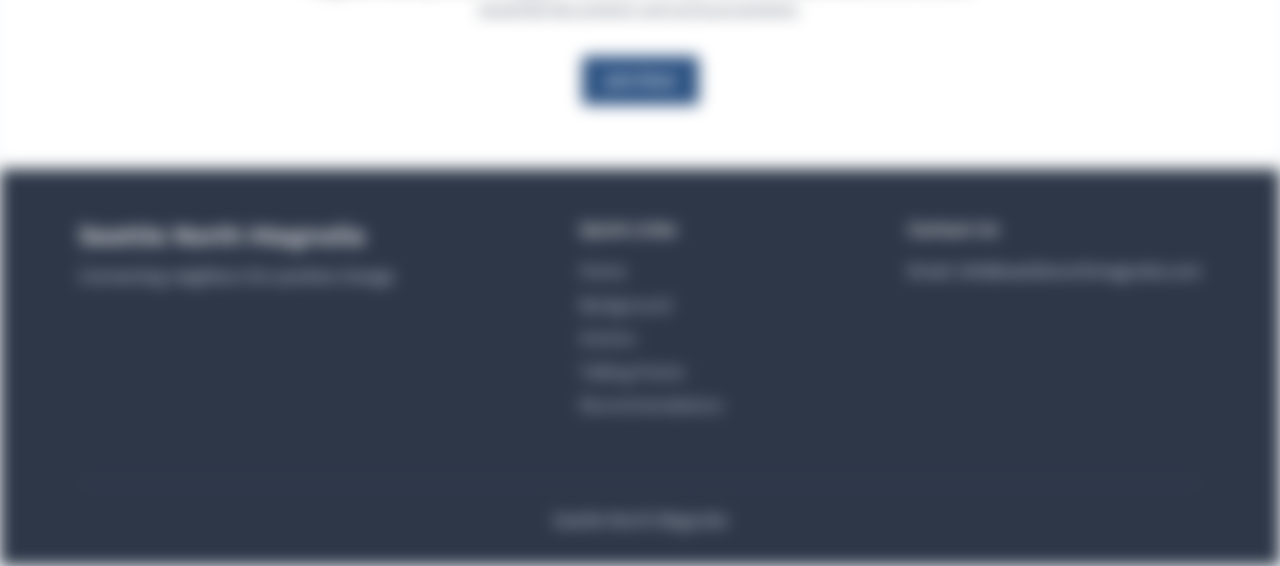
==== commit 074e93ad: "remove request password" ====
--- a/index.html
+++ b/index.html
@@ -75,16 +75,6 @@
             </div>
         </section>
 
-        <section class="newsletter">
-            <div class="container">
-                <h2>Stay Connected With Us</h2>
-                <p class="password-note"><small>Note: Some pages on this site are password-protected. Contact us for access.</small></p>
-                <form id="newsletter-form">
-                    <input type="email" placeholder="Enter Your Email" required>
-                    <button type="submit" class="btn">Subscribe</button>
-                </form>
-            </div>
-        </section>
     </main>
 
     <footer>
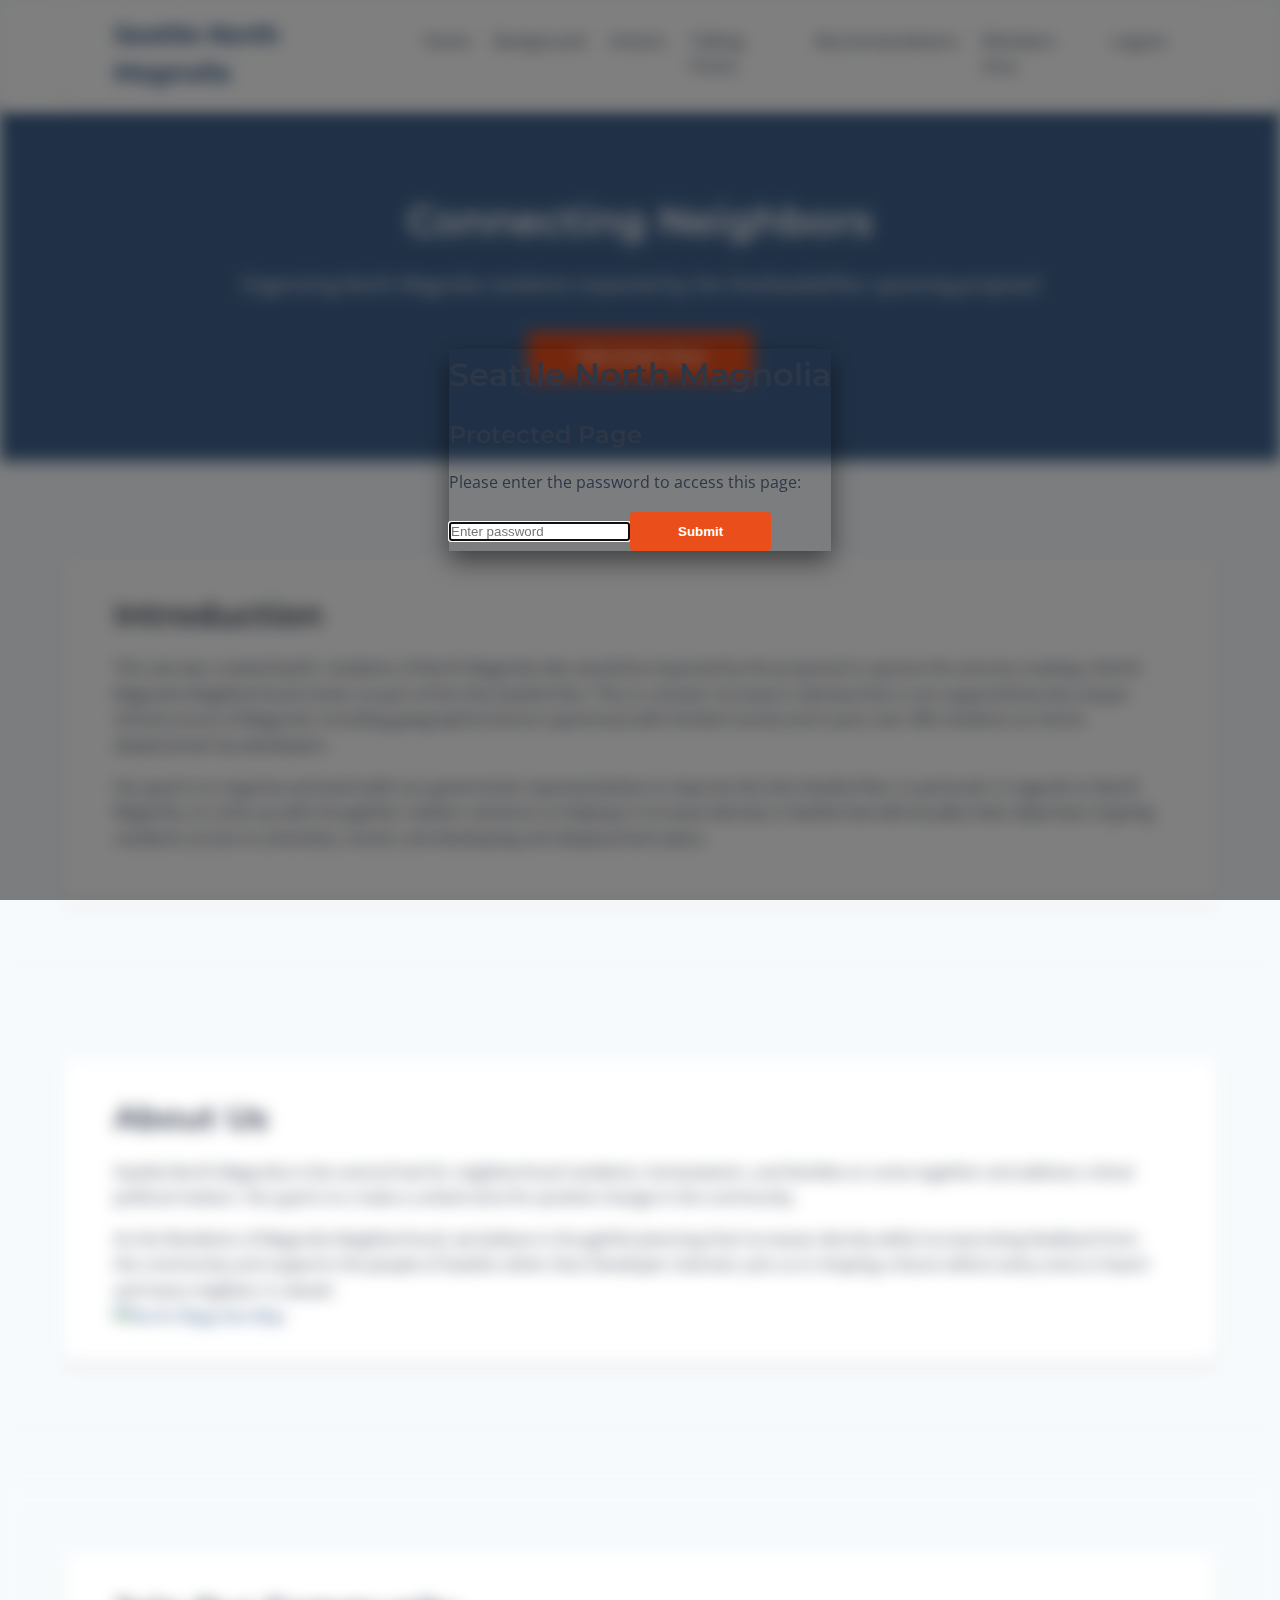
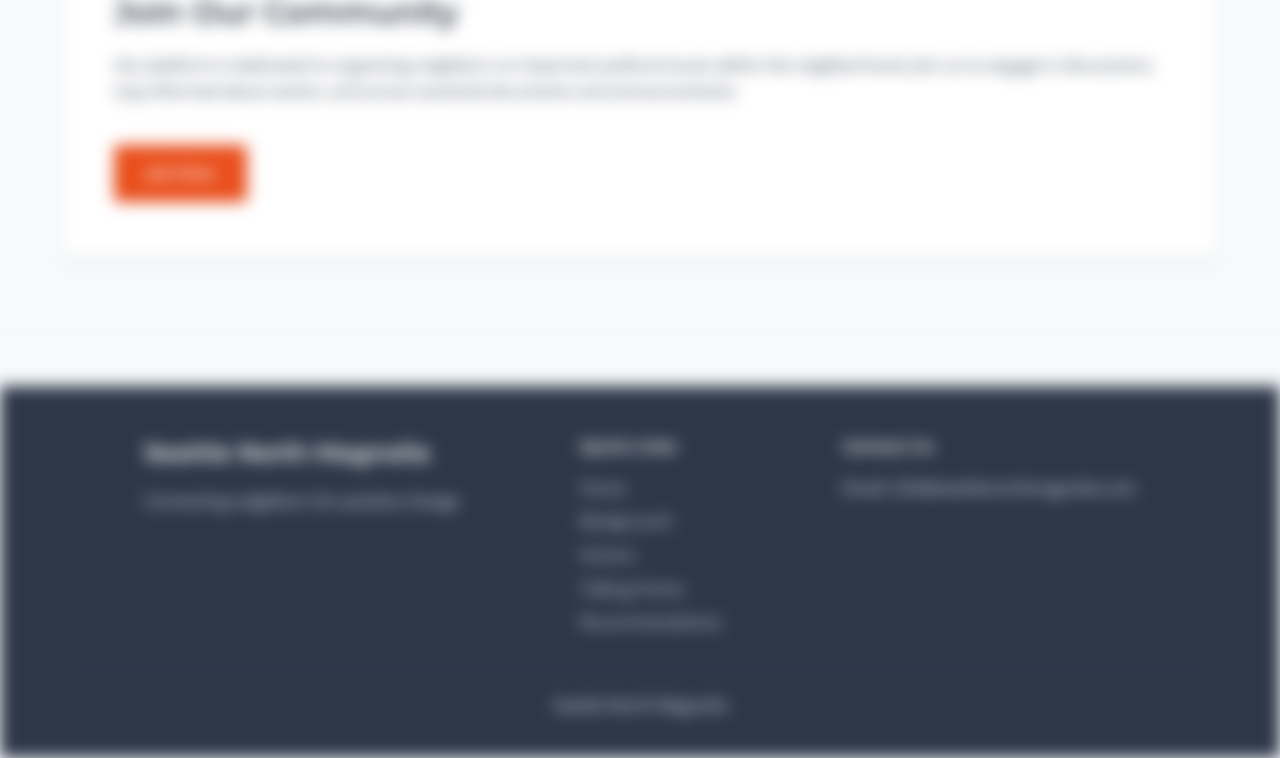
==== commit 67b15ef1: "Enhance button styling across all pages for better visibility and user experience" ====
--- a/index.html
+++ b/index.html
@@ -35,7 +35,7 @@
 
     <main>
         <section class="hero">
-            <div class="container">
+            <div class="hero-container">
                 <h1>Connecting Neighbors</h1>
                 <p>Organizing North Magnolia residents impacted by the OneSeattlePlan upzoning proposal</p>
                 <a href="actions.html" class="btn primary-btn">Take Action Now</a>
@@ -71,14 +71,14 @@
             <div class="container">
                 <h2>Join Our Community</h2>
                 <p>Our platform is dedicated to organizing neighbors on important political issues within the neighborhood. Join us to engage in discussions, stay informed about events, and access essential documents and announcements.</p>
-                <a href="members.html" class="btn primary-btn">Join Now</a>
+                <a href="members.html" class="btn primary-btn" style="padding: 1rem 2rem; margin:1.5rem 0;">Join Now</a>
             </div>
         </section>
 
     </main>
 
     <footer>
-        <div class="container">
+        <div class="footer-container">
             <div class="footer-content">
                 <div class="footer-logo">
                     <h3>Seattle North Magnolia</h3>
--- a/css/styles.css
+++ b/css/styles.css
@@ -20,6 +20,7 @@
     --transition: all 0.3s ease;
 }
 
+/* Reset and Base Styles */
 * {
     margin: 0;
     padding: 0;
@@ -33,6 +34,7 @@
     background-color: var(--background-color);
 }
 
+/* Typography */
 h1, h2, h3, h4, h5, h6 {
     font-family: 'Montserrat', sans-serif;
     font-weight: 600;
@@ -40,21 +42,10 @@
     color: var(--gray-800);
 }
 
-h1 {
-    font-size: 2.5rem;
-}
-
-h2 {
-    font-size: 2rem;
-}
-
-h3 {
-    font-size: 1.5rem;
-}
-
-p {
-    margin-bottom: 1rem;
-}
+h1 { font-size: 2.5rem; }
+h2 { font-size: 2rem; }
+h3 { font-size: 1.5rem; }
+p { margin-bottom: 1rem; }
 
 a {
     color: var(--primary-color);
@@ -62,26 +53,55 @@
     transition: var(--transition);
 }
 
-a:hover {
-    color: var(--secondary-color);
-}
-
-ul {
-    list-style: none;
-}
-
-img {
-    max-width: 100%;
-    height: auto;
-}
-
+a:hover { color: var(--secondary-color); }
+ul { list-style: none; }
+img { max-width: 100%; height: auto; }
+
+/* Layout Components */
 .container {
     width: 90%;
     max-width: 1200px;
     margin: 0 auto;
-    padding: 0 15px;
-}
-
+    padding: 2rem 50px;
+    background-color: var(--white);
+    border-radius: 8px;
+    box-shadow: var(--shadow);
+}
+
+/* Section Spacing */
+section {
+    margin-bottom: 3rem;
+}
+
+.intro, .about, .cta, .background-summary, 
+.action-items, .talking-points, .recommendations,
+.members-section, .additional-resources {
+    padding: 3rem 0;
+}
+
+/* Add dividers between sections */
+.intro, .about, .background-summary, .action-items {
+    border-bottom: 1px solid var(--gray-200);
+    padding-bottom: 4rem;
+}
+
+/* Special spacing for CTA sections */
+.cta {
+    background-color: var(--gray-100);
+    padding: 4rem 0;
+    margin: 4rem 0;
+}
+
+/* Content boxes with extra padding */
+.content-box, .resource-card, .action-card, .benefit-card {
+    padding: 2rem;
+    margin-bottom: 2rem;
+    background-color: var(--white);
+    border-radius: 8px;
+    box-shadow: var(--shadow);
+}
+
+/* Buttons */
 .btn {
     display: inline-block;
     padding: 0.75rem 1.5rem;
@@ -94,13 +114,19 @@
 }
 
 .primary-btn {
-    background-color: var(--primary-color);
-    color: var(--white);
+    background-color: #e94e1b;
+    color: white;
+    border: none;
+    padding: 12px 48px;
+    border-radius: 4px;
+    font-weight: 600;
+    transition: background-color 0.3s ease;
 }
 
 .primary-btn:hover {
-    background-color: var(--secondary-color);
-    color: var(--white);
+    background-color: #d23d0a;
+    transform: translateY(-2px);
+    box-shadow: 0 2px 8px rgba(0, 0, 0, 0.2);
 }
 
 .secondary-btn {
@@ -113,7 +139,7 @@
     background-color: var(--gray-100);
 }
 
-/* Header Styles */
+/* Header */
 header {
     background-color: var(--white);
     box-shadow: var(--shadow);
@@ -126,7 +152,7 @@
     display: flex;
     justify-content: space-between;
     align-items: center;
-    padding: 1rem 15px;
+    padding: 1rem 50px;
 }
 
 .logo a {
@@ -153,171 +179,88 @@
     color: var(--primary-color);
 }
 
-.hamburger {
-    display: none;
-    flex-direction: column;
-    cursor: pointer;
-}
-
-.hamburger span {
-    width: 25px;
-    height: 3px;
-    background-color: var(--gray-700);
-    margin: 2px 0;
-    transition: var(--transition);
-}
-
 /* Hero Section */
-.hero {
-    background-color: var(--primary-color);
-    color: var(--white);
-    padding: 5rem 0;
-    text-align: center;
+.hero-container {
     background-image: linear-gradient(rgba(44, 82, 130, 0.9), rgba(44, 82, 130, 0.9)), url('../images/magnolia-hero.jpg');
     background-size: cover;
     background-position: center;
-}
-
-.hero h1 {
-    font-size: 3rem;
+    padding: 5rem 3rem;
+    text-align: center;
+    color: var(--white);
+}
+
+.hero-container h1 {
+    color: var(--white);
     margin-bottom: 1rem;
-    color: var(--white);
-}
-
-.hero p {
-    font-size: 1.25rem;
-    margin-bottom: 2rem;
+}
+
+.hero-container p {
+    font-size: 1.2rem;
     max-width: 800px;
-    margin-left: auto;
-    margin-right: auto;
-}
-
-/* Intro Section */
-.intro {
-    padding: 4rem 0;
-    background-color: var(--white);
-}
-
-.intro h2 {
-    text-align: center;
-    margin-bottom: 2rem;
-}
-
-.intro p {
-    max-width: 800px;
-    margin-left: auto;
-    margin-right: auto;
-    text-align: center;
-}
-
-/* About Section */
-.about {
-    padding: 4rem 0;
-    background-color: var(--gray-100);
-}
-
-.about .container {
-    display: flex;
-    align-items: center;
-    gap: 2rem;
-}
-
-.about-content {
-    flex: 1;
-}
-
-.about-image {
-    flex: 1;
-}
-
-.about blockquote {
-    border-left: 4px solid var(--primary-color);
-    padding-left: 1rem;
-    font-style: italic;
-    margin: 1.5rem 0;
-    color: var(--gray-700);
-}
-
-/* CTA Section */
-.cta {
-    padding: 4rem 0;
-    text-align: center;
-    background-color: var(--white);
-}
-
-.cta h2 {
-    margin-bottom: 1rem;
-}
-
-.cta p {
-    max-width: 700px;
     margin: 0 auto 2rem;
 }
 
-/* Newsletter Section */
-.newsletter {
-    padding: 4rem 0;
-    background-color: var(--gray-100);
-    text-align: center;
-}
-
-.newsletter h2 {
-    color: var(--white);
-    margin-bottom: 2rem;
-}
-
-#newsletter-form {
-    display: flex;
-    max-width: 500px;
-    margin: 0 auto;
-}
-
-#newsletter-form input {
-    flex: 1;
-    padding: 0.75rem;
-    border: none;
-    border-radius: 4px 0 0 4px;
-}
-
-#newsletter-form button {
-    border-radius: 0 4px 4px 0;
-    background-color: var(--accent-color);
-    color: var(--gray-800);
-}
-
-#newsletter-form button:hover {
-    background-color: #e69b31;
-}
-
-.password-note {
-    margin-bottom: 1rem;
-    color: var(--gray-600);
+/* Page Header Spacing */
+.page-header {
+    margin-bottom: 4rem !important;
+    position: relative;
+    z-index: 1;
+}
+
+/* Members Section Specific Spacing */
+.members-section {
+    margin-top: 3rem !important;
+    position: relative;
+    z-index: 2;
+}
+
+/* Ensure container in members section has proper spacing */
+.members-section .container {
+    padding-top: 3rem !important;
+    padding-bottom: 3rem !important;
+    margin-top: 3rem !important;
+}
+
+/* Direct style for the page header to members section gap */
+body main section.page-header + section.members-section {
+    margin-top: 5rem !important;
+    padding-top: 3rem !important;
+}
+
+/* Force spacing between these specific sections */
+.page-header::after {
+    content: "";
+    display: block;
+    height: 4rem;
 }
 
 /* Footer */
-footer {
+.footer-container {
     background-color: var(--gray-800);
     color: var(--gray-300);
     padding: 3rem 0 1rem;
+    width: 100%;
+    box-sizing: border-box;
 }
 
 .footer-content {
+    width: 90%;
+    max-width: 1200px;
+    margin: 0 auto;
+    padding: 0 3rem;
+    box-sizing: border-box;
     display: flex;
+    flex-wrap: wrap;
     justify-content: space-between;
-    flex-wrap: wrap;
-    margin-bottom: 2rem;
+    gap: 2rem;
 }
 
 .footer-logo, .footer-links, .footer-contact {
     margin-bottom: 1.5rem;
-}
-
-.footer-logo h3 {
-    color: var(--white);
-    margin-bottom: 0.5rem;
-}
-
-.footer-links h4, .footer-contact h4 {
+    padding: 0 2rem;
+}
+
+.footer-logo h3, .footer-links h4, .footer-contact h4 {
     color: var(--white);
     margin-bottom: 1rem;
 }
@@ -335,771 +278,121 @@
 }
 
 .footer-bottom {
-    text-align: center;
-    padding-top: 1.5rem;
+    width: 90%;
+    max-width: 1200px;
+    margin: 0 auto;
+    padding: 1.5rem 2rem 0.5rem;
     border-top: 1px solid var(--gray-700);
-}
-
-/* Responsive Styles */
-@media (max-width: 768px) {
-    .hamburger {
-        display: flex;
-    }
-
-    .nav-links {
-        position: absolute;
-        top: 70px;
-        left: 0;
-        right: 0;
-        background-color: var(--white);
-        flex-direction: column;
-        align-items: center;
-        padding: 1rem 0;
-        box-shadow: var(--shadow);
-        transform: translateY(-150%);
-        transition: var(--transition);
-        opacity: 0;
-    }
-
-    .nav-links.active {
-        transform: translateY(0);
-        opacity: 1;
-    }
-
-    .nav-links li {
-        margin: 0.5rem 0;
-    }
-
-    .about .container {
-        flex-direction: column;
-    }
-
-    #newsletter-form {
-        flex-direction: column;
-    }
-
-    #newsletter-form input {
-        border-radius: 4px;
-        margin-bottom: 0.5rem;
-    }
-
-    #newsletter-form button {
-        border-radius: 4px;
-    }
-
-    .footer-content {
-        flex-direction: column;
-    }
-}
-
-/* Page Header */
-.page-header {
-    background-color: var(--primary-color);
-    color: var(--white);
-    padding: 3rem 0;
-    text-align: center;
-}
-
-.page-header h1 {
-    color: var(--white);
-    margin-bottom: 0.5rem;
-}
-
-/* Background Summary */
-.background-summary {
-    padding: 4rem 0;
-    background-color: var(--white);
-}
-
-.content-box {
-    background-color: var(--gray-100);
-    border-radius: 8px;
-    padding: 2rem;
-    box-shadow: var(--shadow);
-}
-
-/* Additional Resources */
-.additional-resources {
-    padding: 4rem 0;
-    background-color: var(--gray-100);
-}
-
-.resources-grid {
-    display: grid;
-    grid-template-columns: repeat(auto-fill, minmax(250px, 1fr));
-    gap: 2rem;
-    margin-top: 2rem;
-}
-
-.resource-card {
-    background-color: var(--white);
-    border-radius: 8px;
-    padding: 1.5rem;
-    box-shadow: var(--shadow);
-    transition: var(--transition);
-}
-
-.resource-card:hover {
-    transform: translateY(-5px);
-    box-shadow: 0 10px 15px rgba(0, 0, 0, 0.1);
-}
-
-.resource-card h3 {
-    color: var(--primary-color);
-    margin-bottom: 1rem;
-}
-
-.resource-card p {
-    margin-bottom: 1.5rem;
-    color: var(--gray-700);
-}
-
-@media (max-width: 768px) {
-    .resources-grid {
-        grid-template-columns: 1fr;
-    }
-}
-
-/* Action Items Styles */
-.action-items {
-    padding: 4rem 0;
-    background-color: var(--white);
-}
-
-.action-grid {
-    display: grid;
-    grid-template-columns: repeat(auto-fill, minmax(300px, 1fr));
-    gap: 2rem;
-    margin-top: 2rem;
-}
-
-.action-card {
-    background-color: var(--gray-100);
-    border-radius: 8px;
-    padding: 2rem;
-    box-shadow: var(--shadow);
-    transition: var(--transition);
-}
-
-.action-card:hover {
-    transform: translateY(-5px);
-    box-shadow: 0 10px 15px rgba(0, 0, 0, 0.1);
-}
-
-.action-icon {
-    font-size: 2.5rem;
-    color: var(--primary-color);
-    margin-bottom: 1.5rem;
-    text-align: center;
-}
-
-.action-card h3 {
-    color: var(--primary-color);
-    margin-bottom: 1rem;
-    text-align: center;
-}
-
-.contact-list {
-    margin-top: 1.5rem;
-}
-
-.contact-list h4 {
-    margin-bottom: 1rem;
-    color: var(--gray-700);
-}
-
-.contact-list ul li {
-    margin-bottom: 1.5rem;
-    padding-bottom: 1.5rem;
-    border-bottom: 1px solid var(--gray-300);
-}
-
-.contact-list ul li:last-child {
-    border-bottom: none;
-    padding-bottom: 0;
-}
-
-.contact-list strong {
-    display: block;
-    margin-bottom: 0.5rem;
-    color: var(--gray-800);
-}
-
-.social-share {
-    display: flex;
-    flex-wrap: wrap;
-    gap: 0.5rem;
-    margin-top: 1.5rem;
-}
-
-.social-btn {
-    display: inline-flex;
-    align-items: center;
-    padding: 0.5rem 1rem;
-    background-color: var(--gray-200);
-    color: var(--gray-700);
-    border-radius: 4px;
-    font-size: 0.9rem;
-}
-
-.social-btn i {
-    margin-right: 0.5rem;
-}
-
-.social-btn:hover {
-    background-color: var(--gray-300);
-    color: var(--gray-800);
-}
-
-.resource-links {
-    margin-top: 1rem;
-}
-
-.resource-links li {
-    margin-bottom: 0.75rem;
-}
-
-.resource-links a {
-    display: inline-flex;
-    align-items: center;
-}
-
-.resource-links i {
-    margin-right: 0.5rem;
-    font-size: 0.8rem;
-}
-
-/* Talking Points Preview */
-.talking-points-preview {
-    padding: 4rem 0;
-    background-color: var(--gray-100);
-}
-
-.preview-box {
-    background-color: var(--white);
-    border-radius: 8px;
-    padding: 2rem;
-    box-shadow: var(--shadow);
-    margin-top: 2rem;
-}
-
-.preview-box h3 {
-    margin-bottom: 1.5rem;
-    color: var(--primary-color);
-}
-
-.preview-box ul {
-    list-style: disc;
-    margin-left: 1.5rem;
-    margin-bottom: 1.5rem;
-}
-
-.preview-box ul li {
-    margin-bottom: 0.75rem;
-    color: var(--gray-700);
-}
-
-/* Recommendations Preview */
-.recommendations-preview {
-    padding: 4rem 0;
-    text-align: center;
-    background-color: var(--white);
-}
-
-.recommendations-preview p {
-    max-width: 700px;
-    margin: 0 auto 2rem;
-}
-
-@media (max-width: 768px) {
-    .action-grid {
-        grid-template-columns: 1fr;
-    }
-    
-    .social-share {
-        justify-content: center;
-    }
-}
-
-/* Talking Points Page Styles */
-.talking-points {
-    padding: 4rem 0;
-    background-color: var(--white);
-}
-
-.intro-text {
-    max-width: 800px;
-    margin: 0 auto 3rem;
-    text-align: center;
-}
-
-.download-box {
-    display: flex;
-    align-items: center;
-    background-color: var(--gray-100);
-    padding: 1.5rem;
-    border-radius: 8px;
-    margin-top: 2rem;
-    text-align: left;
-}
-
-.download-box i {
-    font-size: 3rem;
-    color: var(--primary-color);
-    margin-right: 1.5rem;
-}
-
-.download-box h3 {
-    margin-bottom: 0.5rem;
-}
-
-.points-container {
-    display: grid;
-    grid-template-columns: 1fr;
-    gap: 2rem;
-    margin-bottom: 3rem;
-}
-
-.point-card {
-    background-color: var(--gray-100);
-    border-radius: 8px;
-    padding: 2rem;
-    box-shadow: var(--shadow);
-}
-
-.point-card h2 {
-    color: var(--primary-color);
-    margin-bottom: 1.5rem;
-    padding-bottom: 0.5rem;
-    border-bottom: 2px solid var(--gray-300);
-}
-
-.point-card ul {
-    list-style: none;
-}
-
-.point-card ul li {
-    margin-bottom: 1.5rem;
-    padding-left: 1.5rem;
-    position: relative;
-}
-
-.point-card ul li:before {
-    content: "•";
-    color: var(--primary-color);
-    font-size: 1.5rem;
-    position: absolute;
-    left: 0;
-    top: -0.25rem;
-}
-
-.point-card ul li strong {
-    display: block;
-    margin-bottom: 0.5rem;
-    color: var(--gray-800);
-}
-
-.cta-box {
-    background-color: var(--primary-color);
-    color: var(--white);
-    padding: 3rem;
-    border-radius: 8px;
-    text-align: center;
-    margin-top: 3rem;
-}
-
-.cta-box h2 {
-    color: var(--white);
-    margin-bottom: 1rem;
-}
-
-.cta-box p {
-    margin-bottom: 2rem;
-    max-width: 700px;
-    margin-left: auto;
-    margin-right: auto;
-}
-
-.cta-buttons {
-    display: flex;
-    justify-content: center;
-    gap: 1rem;
-    flex-wrap: wrap;
-}
-
-.cta-buttons .secondary-btn {
-    background-color: transparent;
-    color: var(--white);
-    border: 1px solid var(--white);
-}
-
-.cta-buttons .secondary-btn:hover {
-    background-color: rgba(255, 255, 255, 0.1);
-}
-
-/* Recommendations Page Styles */
-.recommendations {
-    padding: 4rem 0;
-    background-color: var(--white);
-}
-
-.recommendations-container {
-    display: grid;
-    grid-template-columns: 1fr;
-    gap: 3rem;
-    margin: 3rem 0;
-}
-
-.recommendation-card {
-    background-color: var(--gray-100);
-    border-radius: 8px;
-    padding: 2rem;
-    box-shadow: var(--shadow);
-}
-
-.recommendation-card h2 {
-    color: var(--primary-color);
-    margin-bottom: 1.5rem;
-    padding-bottom: 0.5rem;
-    border-bottom: 2px solid var(--gray-300);
-}
-
-.recommendation-content {
-    display: flex;
-    flex-direction: column;
-    gap: 2rem;
-}
-
-.recommendation-text {
-    flex: 1;
-}
-
-.recommendation-text p {
-    margin-bottom: 1.5rem;
-}
-
-.recommendation-text h3 {
-    margin-bottom: 1rem;
-    color: var(--gray-800);
-}
-
-.recommendation-text ul {
-    list-style: disc;
-    margin-left: 1.5rem;
-}
-
-.recommendation-text ul li {
-    margin-bottom: 0.75rem;
-}
-
-.recommendation-image {
-    flex: 1;
-    display: flex;
-    justify-content: center;
-    align-items: center;
-}
-
-.recommendation-image img {
-    max-width: 100%;
+    text-align: center;
+}
+
+/* Forms */
+.login-box {
+    max-width: 500px;
+    margin: 0 auto 3rem auto;
+    padding: 3.5rem 4rem;
+    background-color: var(--white);
     border-radius: 8px;
     box-shadow: var(--shadow);
-}
-
-/* Members Area Styles */
-.members-login {
-    padding: 4rem 0;
-    background-color: var(--white);
-}
-
-.login-container {
-    max-width: 500px;
-    margin: 0 auto 4rem;
-}
-
-.login-box {
-    background-color: var(--gray-100);
-    border-radius: 8px;
-    padding: 2rem;
-    box-shadow: var(--shadow);
+    position: relative;
+    z-index: 1;
 }
 
 .login-box h2 {
-    margin-bottom: 1rem;
-    color: var(--primary-color);
+    margin-bottom: 1.5rem;
+    text-align: center;
 }
 
 .login-box p {
     margin-bottom: 2rem;
-    color: var(--gray-700);
+    text-align: center;
+    color: var(--gray-600);
 }
 
 .form-group {
-    margin-bottom: 1.5rem;
+    margin-bottom: 2rem;
 }
 
 .form-group label {
     display: block;
-    margin-bottom: 0.5rem;
+    margin-bottom: 0.75rem;
     color: var(--gray-800);
+    font-weight: 500;
 }
 
 .form-group input {
     width: 100%;
-    padding: 0.75rem;
+    padding: 1rem;
     border: 1px solid var(--gray-300);
     border-radius: 4px;
     font-size: 1rem;
-}
-
-.form-group.checkbox {
-    display: flex;
-    align-items: center;
-}
-
-.form-group.checkbox input {
-    width: auto;
-    margin-right: 0.5rem;
-}
-
-.form-group.checkbox label {
-    margin-bottom: 0;
+    transition: border-color 0.3s ease;
+}
+
+.form-group input:focus {
+    outline: none;
+    border-color: var(--primary-color);
+    box-shadow: 0 0 0 2px rgba(44, 82, 130, 0.2);
 }
 
 .form-footer {
     display: flex;
     justify-content: space-between;
-    margin-top: 1.5rem;
+    margin-top: 2.5rem;
     font-size: 0.9rem;
 }
 
-.forgot-password, .toggle-form {
-    color: var(--primary-color);
-}
-
+.login-box .btn {
+    width: 100%;
+    padding: 1rem;
+    margin-top: 1rem;
+    font-size: 1.1rem;
+}
+
+/* Auth Messages */
+.auth-message {
+    padding: 10px;
+    border-radius: 4px;
+    margin-bottom: 15px;
+}
+
+.auth-message.error {
+    background-color: #fed7d7;
+    color: #c53030;
+    border: 1px solid #fc8181;
+}
+
+.auth-message.success {
+    background-color: #c6f6d5;
+    color: #2f855a;
+    border: 1px solid #9ae6b4;
+}
+
+/* Utility Classes */
 .hidden {
-    display: none;
-}
-
-.member-benefits {
-    margin-top: 4rem;
-}
-
-.member-benefits h2 {
-    text-align: center;
-    margin-bottom: 2rem;
-}
-
-.benefits-grid {
-    display: grid;
-    grid-template-columns: repeat(auto-fill, minmax(250px, 1fr));
-    gap: 2rem;
-}
-
-.benefit-card {
-    background-color: var(--gray-100);
-    border-radius: 8px;
-    padding: 2rem;
-    box-shadow: var(--shadow);
-    text-align: center;
-    transition: var(--transition);
-}
-
-.benefit-card:hover {
-    transform: translateY(-5px);
-    box-shadow: 0 10px 15px rgba(0, 0, 0, 0.1);
-}
-
-.benefit-icon {
-    font-size: 2.5rem;
-    color: var(--primary-color);
-    margin-bottom: 1.5rem;
-}
-
-.benefit-card h3 {
-    color: var(--gray-800);
-    margin-bottom: 1rem;
-}
-
-.member-preview {
-    padding: 4rem 0;
-    background-color: var(--gray-100);
-}
-
-.activity-preview {
-    margin: 2rem 0;
-}
-
-.activity-card {
-    background-color: var(--white);
-    border-radius: 8px;
-    padding: 1.5rem;
-    box-shadow: var(--shadow);
-    margin-bottom: 1.5rem;
-}
-
-.activity-header {
-    display: flex;
-    align-items: center;
-    margin-bottom: 1rem;
-}
-
-.avatar {
-    width: 50px;
-    height: 50px;
-    border-radius: 50%;
-    object-fit: cover;
-    margin-right: 1rem;
-}
-
-.activity-header h3 {
-    margin-bottom: 0.25rem;
-}
-
-.activity-meta {
-    font-size: 0.9rem;
-    color: var(--gray-600);
-}
-
-.activity-meta span {
-    font-weight: 600;
-    color: var(--gray-700);
-}
-
-.activity-excerpt {
-    margin-bottom: 1.5rem;
-    color: var(--gray-700);
-}
-
-.activity-footer {
-    display: flex;
-    justify-content: space-between;
-    align-items: center;
-    padding-top: 1rem;
-    border-top: 1px solid var(--gray-200);
-    font-size: 0.9rem;
-}
-
-.activity-footer span {
-    color: var(--gray-600);
-}
-
-.activity-footer i {
-    margin-right: 0.25rem;
-}
-
-.join-discussion {
-    color: var(--primary-color);
-    font-weight: 600;
-}
-
-.scroll-to {
-    scroll-behavior: smooth;
-}
-
-@media (min-width: 768px) {
-    .recommendation-content {
-        flex-direction: row;
+    display: none !important;
+}
+
+/* Responsive Design */
+@media (max-width: 768px) {
+    .container {
+        width: 95%;
+        padding: 1.5rem 20px;
     }
     
-    .recommendation-text {
-        flex: 3;
+    .hero-container {
+        padding: 3rem 1.5rem;
     }
     
-    .recommendation-image {
-        flex: 2;
-    }
-}
-
-@media (max-width: 768px) {
-    .form-footer {
+    .footer-content {
         flex-direction: column;
-        gap: 1rem;
     }
     
-    .benefits-grid {
-        grid-template-columns: 1fr;
-    }
-}
-
-/* Password Protection Styles */
-.password-overlay {
-    position: fixed;
-    top: 0;
-    left: 0;
-    width: 100%;
-    height: 100%;
-    background-color: rgba(0, 0, 0, 0.8);
-    display: flex;
-    justify-content: center;
-    align-items: center;
-    z-index: 9999;
-    margin: 0;
-    padding: 0;
-}
-
-.password-container {
-    background-color: var(--white);
-    border-radius: 8px;
-    padding: 2rem;
-    width: 90%;
-    max-width: 400px;
-    box-shadow: var(--shadow);
-    text-align: center;
-    position: relative;
-    left: auto;
-    top: auto;
-    transform: none;
-}
-
-.password-container h2 {
-    color: var(--primary-color);
-    margin-bottom: 1.5rem;
-}
-
-.password-form h3 {
-    margin-bottom: 0.5rem;
-}
-
-.password-form p {
-    margin-bottom: 1.5rem;
-    color: var(--gray-700);
-}
-
-.password-input-group {
-    display: flex;
-    margin-bottom: 1rem;
-}
-
-.password-input-group input {
-    flex: 1;
-    padding: 0.75rem;
-    border: 1px solid var(--gray-300);
-    border-radius: 4px 0 0 4px;
-    font-size: 1rem;
-}
-
-.password-input-group button {
-    border-radius: 0 4px 4px 0;
-    padding: 0.75rem 1.5rem;
-}
-
-.password-error {
-    color: #e53e3e;
-    font-size: 0.9rem;
-    margin-top: 0.5rem;
-}
-
-@media (max-width: 480px) {
-    .password-input-group {
-        flex-direction: column;
+    .nav-links {
+        display: none;
     }
     
-    .password-input-group input {
-        border-radius: 4px;
-        margin-bottom: 0.5rem;
-    }
-    
-    .password-input-group button {
-        border-radius: 4px;
+    .hamburger {
+        display: flex;
     }
 } 